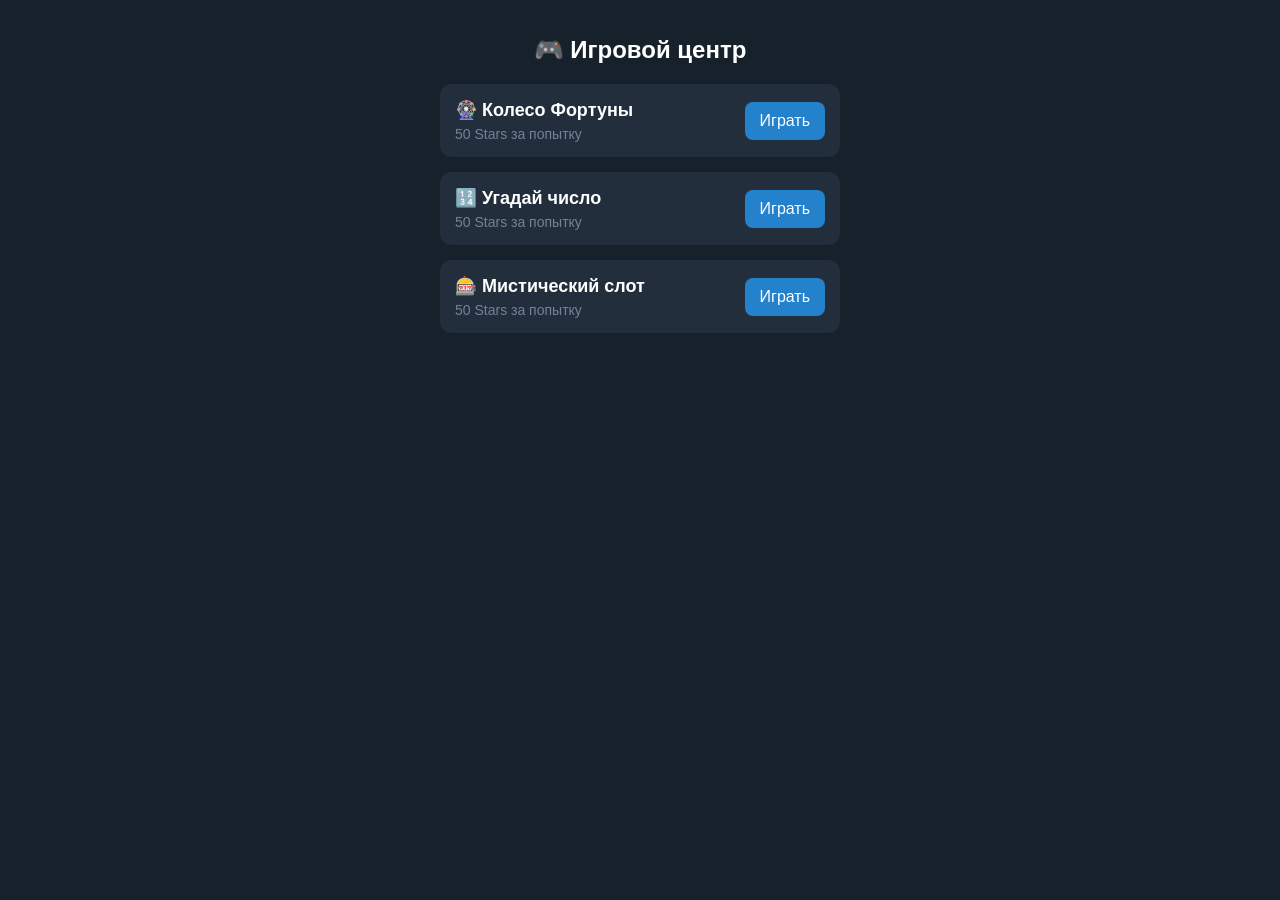
==== index.html @ 6498e50e "Create index.html" ====
<!DOCTYPE html>
<html lang="ru">
<head>
    <meta charset="UTF-8">
    <meta name="viewport" content="width=device-width, initial-scale=1.0, maximum-scale=1.0, user-scalable=no">
    <title>Игровой центр</title>
    <script src="https://telegram.org/js/telegram-web-app.js"></script>
    <style>
        body {
            font-family: -apple-system, BlinkMacSystemFont, "Segoe UI", Roboto, Helvetica, Arial, sans-serif;
            background-color: var(--tg-theme-bg-color, #17212b);
            color: var(--tg-theme-text-color, #ffffff);
            margin: 0;
            padding: 20px;
            display: flex;
            flex-direction: column;
            align-items: center;
        }
        h1 { font-size: 24px; margin-bottom: 20px; }
        .game-card {
            background-color: var(--tg-theme-secondary-bg-color, #232e3c);
            border-radius: 12px;
            padding: 15px;
            margin-bottom: 15px;
            width: 100%;
            max-width: 400px;
            display: flex;
            align-items: center;
            justify-content: space-between;
            box-sizing: border-box;
        }
        .game-info { display: flex; flex-direction: column; }
        .game-title { font-size: 18px; font-weight: bold; margin-bottom: 5px; }
        .game-price { font-size: 14px; color: var(--tg-theme-hint-color, #708499); }
        .play-btn {
            background-color: var(--tg-theme-button-color, #2481cc);
            color: var(--tg-theme-button-text-color, #ffffff);
            border: none;
            padding: 10px 15px;
            border-radius: 8px;
            font-size: 16px;
            cursor: pointer;
        }
        .play-btn:active { opacity: 0.8; }
    </style>
</head>
<body>
    <h1>🎮 Игровой центр</h1>
    
    <div class="game-card">
        <div class="game-info">
            <div class="game-title">🎡 Колесо Фортуны</div>
            <div class="game-price">50 Stars за попытку</div>
        </div>
        <button class="play-btn" onclick="playGame('wheel')">Играть</button>
    </div>

    <div class="game-card">
        <div class="game-info">
            <div class="game-title">🔢 Угадай число</div>
            <div class="game-price">50 Stars за попытку</div>
        </div>
        <button class="play-btn" onclick="playGame('number')">Играть</button>
    </div>

    <div class="game-card">
        <div class="game-info">
            <div class="game-title">🎰 Мистический слот</div>
            <div class="game-price">50 Stars за попытку</div>
        </div>
        <button class="play-btn" onclick="playGame('slot')">Играть</button>
    </div>

    <script>
        const tg = window.Telegram.WebApp;
        tg.expand(); // Разворачиваем на весь экран

        function playGame(gameType) {
            // Здесь в будущем будет логика оплаты и запуска игры
            // Пока просто выводим сообщение
            tg.showAlert(`Вы выбрали игру: ${gameType}. \nСейчас здесь появится логика оплаты.`);
            
            // Пример того, как отправить данные в бота после игры:
            // tg.sendData(JSON.stringify({ game: gameType, result: "win" }));
            // tg.close();
        }
    </script>
</body>
</html>
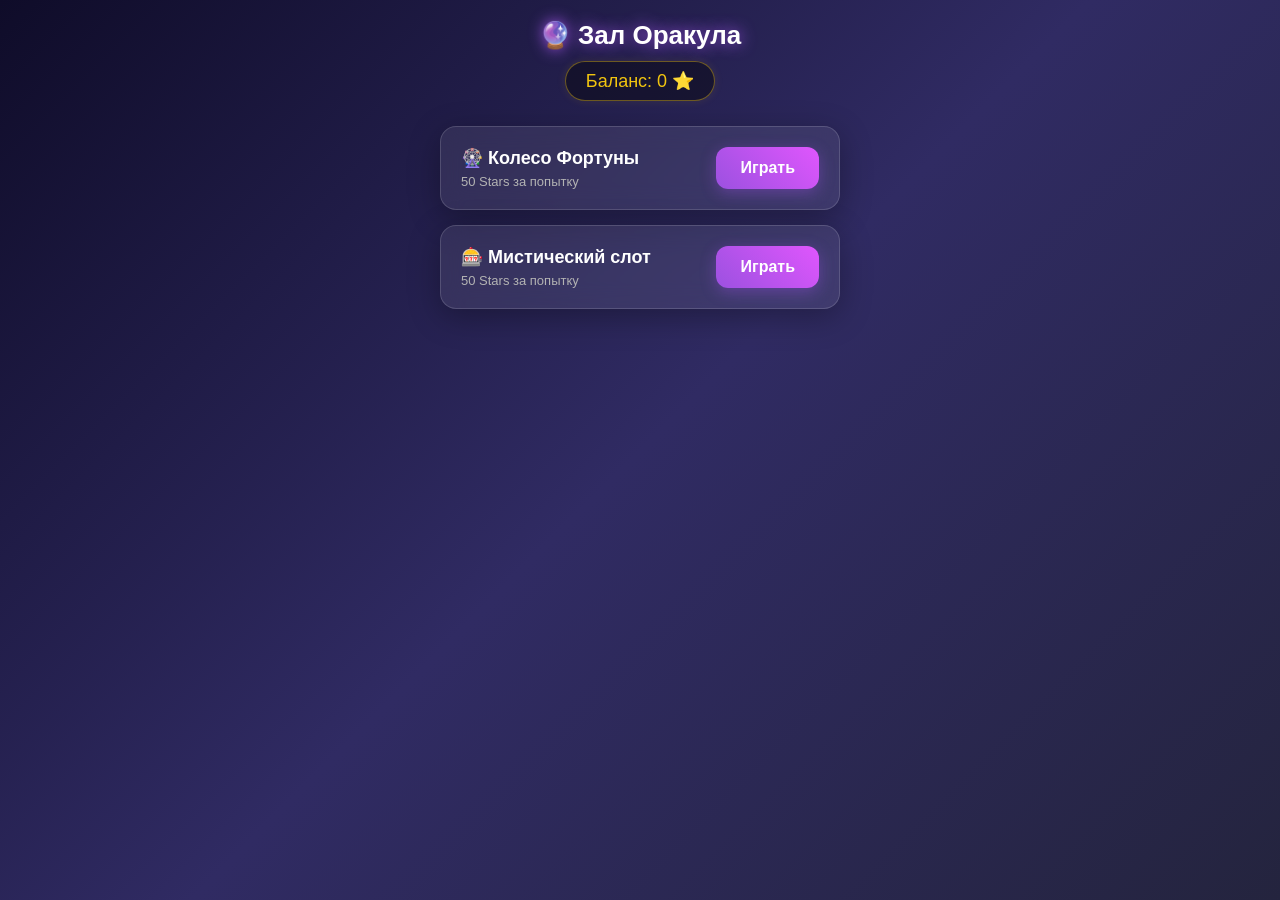
==== commit 3b85b8f7: "Update index.html" ====
--- a/index.html
+++ b/index.html
@@ -3,24 +3,54 @@
 <head>
     <meta charset="UTF-8">
     <meta name="viewport" content="width=device-width, initial-scale=1.0, maximum-scale=1.0, user-scalable=no">
-    <title>Игровой центр</title>
+    <title>Мистический Игровой Центр</title>
     <script src="https://telegram.org/js/telegram-web-app.js"></script>
     <style>
+        :root {
+            --bg-color: #0f0c29;
+            --card-bg: rgba(255, 255, 255, 0.08);
+            --accent: #9b51e0;
+            --text-main: #ffffff;
+            --text-sub: #b3b3b3;
+            --win-color: #f1c40f; /* Золотой для джекпота */
+            --lose-color: #e74c3c;
+            --return-color: #3498db;
+        }
+
         body {
             font-family: -apple-system, BlinkMacSystemFont, "Segoe UI", Roboto, Helvetica, Arial, sans-serif;
-            background-color: var(--tg-theme-bg-color, #17212b);
-            color: var(--tg-theme-text-color, #ffffff);
+            background: linear-gradient(135deg, #0f0c29, #302b63, #24243e);
+            color: var(--text-main);
             margin: 0;
             padding: 20px;
             display: flex;
             flex-direction: column;
             align-items: center;
-        }
-        h1 { font-size: 24px; margin-bottom: 20px; }
+            min-height: 100vh;
+            box-sizing: border-box;
+        }
+
+        .header { text-align: center; margin-bottom: 25px; }
+        .header h1 { font-size: 26px; margin: 0 0 10px 0; text-shadow: 0 0 15px var(--accent); }
+        
+        .balance {
+            font-size: 18px;
+            color: #f1c40f;
+            background: rgba(0,0,0,0.4);
+            padding: 8px 20px;
+            border-radius: 20px;
+            display: inline-block;
+            border: 1px solid rgba(241, 196, 15, 0.4);
+            box-shadow: 0 0 10px rgba(241, 196, 15, 0.1);
+        }
+
         .game-card {
-            background-color: var(--tg-theme-secondary-bg-color, #232e3c);
-            border-radius: 12px;
-            padding: 15px;
+            background: var(--card-bg);
+            backdrop-filter: blur(12px);
+            -webkit-backdrop-filter: blur(12px);
+            border: 1px solid rgba(255,255,255,0.15);
+            border-radius: 16px;
+            padding: 20px;
             margin-bottom: 15px;
             width: 100%;
             max-width: 400px;
@@ -28,61 +58,184 @@
             align-items: center;
             justify-content: space-between;
             box-sizing: border-box;
-        }
+            transition: transform 0.2s;
+            box-shadow: 0 8px 32px 0 rgba(0, 0, 0, 0.3);
+        }
+
+        .game-card:active { transform: scale(0.97); }
+
         .game-info { display: flex; flex-direction: column; }
         .game-title { font-size: 18px; font-weight: bold; margin-bottom: 5px; }
-        .game-price { font-size: 14px; color: var(--tg-theme-hint-color, #708499); }
+        .game-price { font-size: 13px; color: var(--text-sub); }
+
         .play-btn {
-            background-color: var(--tg-theme-button-color, #2481cc);
-            color: var(--tg-theme-button-text-color, #ffffff);
+            background: linear-gradient(45deg, #9b51e0, #e056fd);
+            color: white;
             border: none;
-            padding: 10px 15px;
-            border-radius: 8px;
+            padding: 12px 24px;
+            border-radius: 12px;
+            font-size: 16px;
+            font-weight: bold;
+            cursor: pointer;
+            box-shadow: 0 4px 15px rgba(155, 81, 224, 0.4);
+            transition: opacity 0.2s;
+        }
+
+        /* Модальное окно игры */
+        .overlay {
+            position: fixed;
+            top: 0; left: 0; right: 0; bottom: 0;
+            background: rgba(10, 10, 20, 0.95);
+            display: none;
+            flex-direction: column;
+            align-items: center;
+            justify-content: center;
+            z-index: 1000;
+            padding: 20px;
+            text-align: center;
+        }
+
+        .game-visual {
+            font-size: 90px;
+            margin-bottom: 20px;
+            transition: transform 2.5s cubic-bezier(0.25, 0.1, 0.25, 1);
+        }
+
+        .result-text {
+            font-size: 22px;
+            font-weight: bold;
+            margin-bottom: 30px;
+            opacity: 0;
+            transition: opacity 0.5s;
+            padding: 0 20px;
+            line-height: 1.4;
+        }
+
+        .result-win { color: var(--win-color); text-shadow: 0 0 20px var(--win-color); }
+        .result-lose { color: var(--lose-color); }
+        .result-return { color: var(--return-color); }
+
+        .close-overlay-btn {
+            background: rgba(255,255,255,0.1);
+            color: white;
+            border: 1px solid rgba(255,255,255,0.2);
+            padding: 14px 40px;
+            border-radius: 12px;
             font-size: 16px;
             cursor: pointer;
-        }
-        .play-btn:active { opacity: 0.8; }
+            transition: background 0.2s;
+        }
+        .close-overlay-btn:active { background: rgba(255,255,255,0.2); }
     </style>
 </head>
 <body>
-    <h1>🎮 Игровой центр</h1>
-    
-    <div class="game-card">
+
+    <div class="header">
+        <h1>🔮 Зал Оракула</h1>
+        <div class="balance">Баланс: <span id="balance-val">0</span> ⭐</div>
+    </div>
+
+    <div class="game-card" onclick="startGame('wheel', 50)">
         <div class="game-info">
             <div class="game-title">🎡 Колесо Фортуны</div>
             <div class="game-price">50 Stars за попытку</div>
         </div>
-        <button class="play-btn" onclick="playGame('wheel')">Играть</button>
-    </div>
-
-    <div class="game-card">
-        <div class="game-info">
-            <div class="game-title">🔢 Угадай число</div>
-            <div class="game-price">50 Stars за попытку</div>
-        </div>
-        <button class="play-btn" onclick="playGame('number')">Играть</button>
-    </div>
-
-    <div class="game-card">
+        <button class="play-btn">Играть</button>
+    </div>
+
+    <div class="game-card" onclick="startGame('slot', 50)">
         <div class="game-info">
             <div class="game-title">🎰 Мистический слот</div>
             <div class="game-price">50 Stars за попытку</div>
         </div>
-        <button class="play-btn" onclick="playGame('slot')">Играть</button>
+        <button class="play-btn">Играть</button>
+    </div>
+
+    <!-- Оверлей для игры -->
+    <div class="overlay" id="game-overlay">
+        <div class="game-visual" id="game-icon">🎡</div>
+        <div class="result-text" id="result-text"></div>
+        <button class="close-overlay-btn" id="close-btn" onclick="closeGame()" style="display: none;">Забрать и закрыть</button>
     </div>
 
     <script>
         const tg = window.Telegram.WebApp;
-        tg.expand(); // Разворачиваем на весь экран
-
-        function playGame(gameType) {
-            // Здесь в будущем будет логика оплаты и запуска игры
-            // Пока просто выводим сообщение
-            tg.showAlert(`Вы выбрали игру: ${gameType}. \nСейчас здесь появится логика оплаты.`);
-            
-            // Пример того, как отправить данные в бота после игры:
-            // tg.sendData(JSON.stringify({ game: gameType, result: "win" }));
-            // tg.close();
+        tg.expand(); 
+        
+        // Тестовый баланс. В реальном проекте запрашивается с сервера (из базы данных).
+        let userBalance = 100; 
+        document.getElementById('balance-val').innerText = userBalance;
+
+        function startGame(gameType, cost) {
+            if (userBalance < cost) {
+                tg.showAlert("Недостаточно средств! В реальном боте здесь будет кнопка пополнения.");
+                return;
+            }
+
+            // Блокируем кнопку закрытия на время игры
+            document.getElementById('close-btn').style.display = 'none';
+            
+            const overlay = document.getElementById('game-overlay');
+            const icon = document.getElementById('game-icon');
+            const resultText = document.getElementById('result-text');
+            
+            overlay.style.display = 'flex';
+            resultText.style.opacity = 0;
+            resultText.className = 'result-text';
+            
+            if (gameType === 'wheel') icon.innerText = '🎡';
+            if (gameType === 'slot') icon.innerText = '🎰';
+            
+            icon.style.transform = 'rotate(0deg)';
+            
+            // Списываем ставку
+            userBalance -= cost;
+            document.getElementById('balance-val').innerText = userBalance;
+
+            // Анимация
+            setTimeout(() => {
+                if (gameType === 'wheel') icon.style.transform = 'rotate(1080deg)'; 
+                else icon.style.transform = 'scale(1.5)';
+            }, 50);
+
+            // Результат через 2.5 секунды
+            setTimeout(() => {
+                const chance = Math.random(); 
+                let resultMessage = "";
+                let resultClass = "";
+                
+                if (chance < 0.05) {
+                    // 5% - ДЖЕКПОТ (выплата 75)
+                    userBalance += 75;
+                    resultMessage = "🎉 НЕВЕРОЯТНО! ДЖЕКПОТ!\nВы забрали 75 ⭐";
+                    resultClass = "result-win";
+                    icon.innerText = "💎";
+                } else if (chance < 0.20) {
+                    // 15% - ПОЧТИ ВЫИГРЫШ (выплата 25)
+                    userBalance += 25;
+                    resultMessage = "✨ Почти получилось!\nВозврат 25 ⭐";
+                    resultClass = "result-return";
+                    icon.innerText = "🌟";
+                } else {
+                    // 80% - ПРОИГРЫШ (0)
+                    resultMessage = "💀 Судьба сегодня не на твоей стороне.\nПовезет в следующий раз.";
+                    resultClass = "result-lose";
+                    icon.innerText = "💀";
+                }
+
+                document.getElementById('balance-val').innerText = userBalance;
+                resultText.innerText = resultMessage;
+                resultText.classList.add(resultClass);
+                resultText.style.opacity = 1;
+                
+                // Показываем кнопку закрытия
+                document.getElementById('close-btn').style.display = 'block';
+
+            }, 2500); 
+        }
+
+        function closeGame() {
+            document.getElementById('game-overlay').style.display = 'none';
         }
     </script>
 </body>
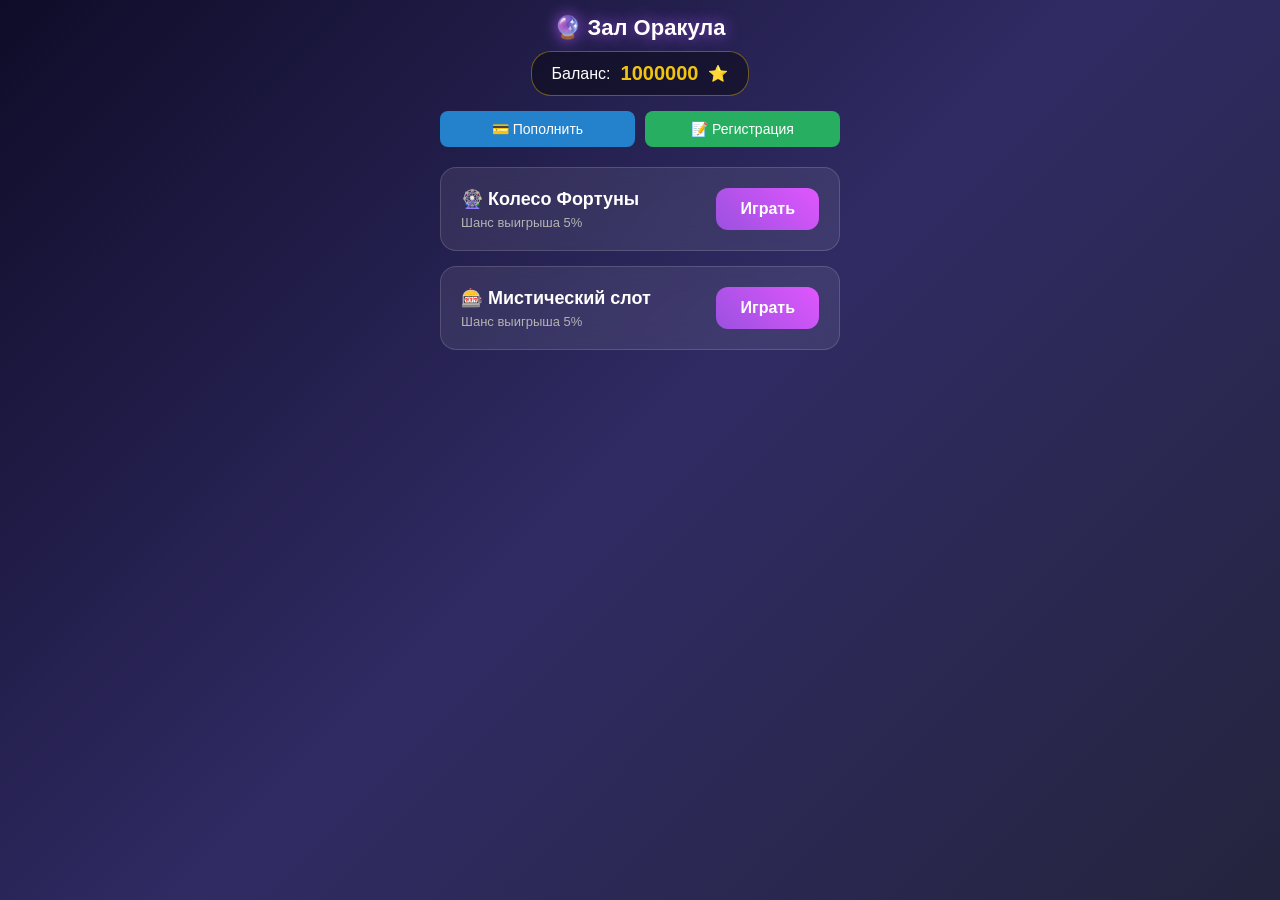
==== commit 0887bf99: "Update index.html" ====
--- a/index.html
+++ b/index.html
@@ -12,17 +12,18 @@
             --accent: #9b51e0;
             --text-main: #ffffff;
             --text-sub: #b3b3b3;
-            --win-color: #f1c40f; /* Золотой для джекпота */
+            --win-color: #f1c40f;
             --lose-color: #e74c3c;
             --return-color: #3498db;
+            --tg-btn: #2481cc;
         }
 
         body {
-            font-family: -apple-system, BlinkMacSystemFont, "Segoe UI", Roboto, Helvetica, Arial, sans-serif;
+            font-family: -apple-system, BlinkMacSystemFont, "Segoe UI", Roboto, sans-serif;
             background: linear-gradient(135deg, #0f0c29, #302b63, #24243e);
             color: var(--text-main);
             margin: 0;
-            padding: 20px;
+            padding: 15px;
             display: flex;
             flex-direction: column;
             align-items: center;
@@ -30,24 +31,49 @@
             box-sizing: border-box;
         }
 
-        .header { text-align: center; margin-bottom: 25px; }
-        .header h1 { font-size: 26px; margin: 0 0 10px 0; text-shadow: 0 0 15px var(--accent); }
-        
-        .balance {
-            font-size: 18px;
-            color: #f1c40f;
+        .header { text-align: center; margin-bottom: 15px; width: 100%; }
+        .header h1 { font-size: 22px; margin: 0 0 10px 0; text-shadow: 0 0 15px var(--accent); }
+        
+        .balance-box {
             background: rgba(0,0,0,0.4);
-            padding: 8px 20px;
+            padding: 10px 20px;
             border-radius: 20px;
-            display: inline-block;
+            display: inline-flex;
+            align-items: center;
+            gap: 10px;
             border: 1px solid rgba(241, 196, 15, 0.4);
-            box-shadow: 0 0 10px rgba(241, 196, 15, 0.1);
-        }
-
+        }
+        
+        .balance-box .amount { font-size: 20px; color: #f1c40f; font-weight: bold; }
+
+        /* Кнопки управления */
+        .controls {
+            display: flex;
+            gap: 10px;
+            width: 100%;
+            max-width: 400px;
+            margin-bottom: 20px;
+        }
+        
+        .ctrl-btn {
+            flex: 1;
+            background: var(--tg-btn);
+            color: white;
+            border: none;
+            padding: 10px;
+            border-radius: 8px;
+            font-size: 14px;
+            cursor: pointer;
+            display: flex;
+            justify-content: center;
+            align-items: center;
+            gap: 5px;
+        }
+        .ctrl-btn.reg { background: #27ae60; }
+        
         .game-card {
             background: var(--card-bg);
             backdrop-filter: blur(12px);
-            -webkit-backdrop-filter: blur(12px);
             border: 1px solid rgba(255,255,255,0.15);
             border-radius: 16px;
             padding: 20px;
@@ -59,10 +85,7 @@
             justify-content: space-between;
             box-sizing: border-box;
             transition: transform 0.2s;
-            box-shadow: 0 8px 32px 0 rgba(0, 0, 0, 0.3);
-        }
-
-        .game-card:active { transform: scale(0.97); }
+        }
 
         .game-info { display: flex; flex-direction: column; }
         .game-title { font-size: 18px; font-weight: bold; margin-bottom: 5px; }
@@ -77,11 +100,9 @@
             font-size: 16px;
             font-weight: bold;
             cursor: pointer;
-            box-shadow: 0 4px 15px rgba(155, 81, 224, 0.4);
-            transition: opacity 0.2s;
-        }
-
-        /* Модальное окно игры */
+        }
+
+        /* Модальные окна */
         .overlay {
             position: fixed;
             top: 0; left: 0; right: 0; bottom: 0;
@@ -95,147 +116,325 @@
             text-align: center;
         }
 
-        .game-visual {
-            font-size: 90px;
-            margin-bottom: 20px;
-            transition: transform 2.5s cubic-bezier(0.25, 0.1, 0.25, 1);
+        .bet-input {
+            width: 80%; max-width: 300px;
+            padding: 15px; font-size: 24px;
+            text-align: center;
+            background: rgba(255,255,255,0.1);
+            border: 2px solid var(--accent);
+            border-radius: 12px;
+            color: white; margin: 15px 0; outline: none;
+        }
+
+        .action-btn {
+            background: linear-gradient(45deg, var(--accent), #e056fd);
+            color: white; border: none;
+            padding: 15px 40px; border-radius: 12px;
+            font-size: 18px; font-weight: bold; cursor: pointer;
+            width: 80%; max-width: 300px; margin-bottom: 10px;
+        }
+
+        .close-btn {
+            background: rgba(255,255,255,0.1);
+            color: white; border: 1px solid rgba(255,255,255,0.2);
+            padding: 12px 30px; border-radius: 10px;
+            font-size: 16px; cursor: pointer;
+            width: 80%; max-width: 300px;
+        }
+
+        /* Анимации игр */
+        .game-area { display: none; flex-direction: column; align-items: center; width: 100%; }
+
+        .wheel-container {
+            width: 200px; height: 200px; border-radius: 50%;
+            border: 5px solid var(--accent);
+            background: conic-gradient(#e74c3c 0deg 72deg, #f1c40f 72deg 144deg, #2ecc71 144deg 216deg, #9b51e0 216deg 288deg, #3498db 288deg 360deg);
+            position: relative; margin-bottom: 30px;
+            transition: transform 3s cubic-bezier(0.2, 0.8, 0.2, 1);
+        }
+        
+        .wheel-center {
+            position: absolute; top: 50%; left: 50%;
+            transform: translate(-50%, -50%);
+            width: 40px; height: 40px;
+            background: #0f0c29; border-radius: 50%;
+            border: 3px solid var(--accent);
+        }
+
+        .wheel-pointer {
+            position: absolute; top: -15px; left: 50%;
+            transform: translateX(-50%);
+            font-size: 30px; color: white;
+            text-shadow: 0 2px 5px rgba(0,0,0,0.5); z-index: 10;
+        }
+
+        .slots-container { display: flex; gap: 10px; margin-bottom: 30px; }
+        .slot-reel {
+            width: 70px; height: 90px;
+            background: rgba(0,0,0,0.5);
+            border: 3px solid var(--accent); border-radius: 10px;
+            font-size: 50px; display: flex;
+            align-items: center; justify-content: center;
+            overflow: hidden;
         }
 
         .result-text {
-            font-size: 22px;
-            font-weight: bold;
-            margin-bottom: 30px;
-            opacity: 0;
-            transition: opacity 0.5s;
-            padding: 0 20px;
-            line-height: 1.4;
-        }
-
+            font-size: 22px; font-weight: bold; margin-bottom: 20px;
+            opacity: 0; transition: opacity 0.5s;
+        }
         .result-win { color: var(--win-color); text-shadow: 0 0 20px var(--win-color); }
         .result-lose { color: var(--lose-color); }
         .result-return { color: var(--return-color); }
-
-        .close-overlay-btn {
-            background: rgba(255,255,255,0.1);
-            color: white;
-            border: 1px solid rgba(255,255,255,0.2);
-            padding: 14px 40px;
-            border-radius: 12px;
-            font-size: 16px;
-            cursor: pointer;
-            transition: background 0.2s;
-        }
-        .close-overlay-btn:active { background: rgba(255,255,255,0.2); }
+        
+        .reg-form input {
+            width: 80%; max-width: 300px; padding: 12px;
+            margin-bottom: 10px; border-radius: 8px;
+            border: 1px solid #ccc; background: rgba(255,255,255,0.9);
+        }
     </style>
 </head>
 <body>
 
     <div class="header">
         <h1>🔮 Зал Оракула</h1>
-        <div class="balance">Баланс: <span id="balance-val">0</span> ⭐</div>
-    </div>
-
-    <div class="game-card" onclick="startGame('wheel', 50)">
+        <div class="balance-box">
+            Баланс: <span class="amount" id="balance-val">1000000</span> ⭐
+        </div>
+    </div>
+
+    <div class="controls">
+        <button class="ctrl-btn" onclick="openDeposit()">💳 Пополнить</ <button>
+        <button class="ctrl-btn reg" onclick="openRegistration()">📝 Регистрация</button>
+    </div>
+
+    <div class="game-card" onclick="openBetScreen('wheel')">
         <div class="game-info">
             <div class="game-title">🎡 Колесо Фортуны</div>
-            <div class="game-price">50 Stars за попытку</div>
+            <div class="game-price">Шанс выигрыша 5%</div>
         </div>
         <button class="play-btn">Играть</button>
     </div>
 
-    <div class="game-card" onclick="startGame('slot', 50)">
+    <div class="game-card" onclick="openBetScreen('slot')">
         <div class="game-info">
             <div class="game-title">🎰 Мистический слот</div>
-            <div class="game-price">50 Stars за попытку</div>
+            <div class="game-price">Шанс выигрыша 5%</div>
         </div>
         <button class="play-btn">Играть</button>
     </div>
 
-    <!-- Оверлей для игры -->
+    <!-- Экран Регистрации -->
+    <div class="overlay" id="reg-overlay">
+        <h2>Регистрация профиля</h2>
+       p style="color: var(--text-sub); font-size: 14px;">Введите ваши данные для сохранения прогресса</p>
+        <div class="reg-form">
+            <input type="text" id="reg-name" placeholder="Ваше имя">
+            <input type="email" id="reg-email" placeholder="Email">
+            <button class="action-btn" onclick="doRegister()">Создать профиль</button>
+        </div>
+        <button class="close-btn" onclick="closeOverlay('reg-overlay')">Отмена</button>
+    </div>
+
+    <!-- Экран Пополнения -->
+    <div class="overlay" id="deposit-overlay">
+        <h2>Пополнение баланса</h2>
+        <p style="color: var(--text-sub); font-size: 14px; margin-bottom: 20px;">
+            (Здесь будет происходить реальная оплата через Telegram Stars)<br>
+            Для теста нажмите кнопку ниже.
+        </p>
+        <button class="action-btn" onclick="simulatePayment()">Купить 50 Stars</button>
+        <button class="close-btn" onclick="closeOverlay('deposit-overlay')">Отмена</button>
+    </div>
+
+    <!-- Экран ставки -->
+    <div class="overlay" id="bet-overlay">
+        <h2 style="margin-bottom: 5px;">Ставка</h2>
+        <p style="color: var(--text-sub); margin-top: 0; margin-bottom: 15px;">Введите сумму от 5 до 10000</p>
+        <input type="number" id="bet-input" class="bet-input" value="50" min="5" max="10000">
+        <button class="action-btn" onclick="startGame()">Крутить!</button>
+        <button class="close-btn" onclick="closeOverlay('bet-overlay')">Отмена</button>
+    </div>
+
+    <!-- Игровое поле -->
     <div class="overlay" id="game-overlay">
-        <div class="game-visual" id="game-icon">🎡</div>
+        <div class="game-area" id="area-wheel">
+            <div class="wheel-container" id="wheel">
+                <div class="wheel-pointer">▼</div>
+                <div class="wheel-center"></div>
+            </div>
+        </div>
+
+        <div class="game-area" id="area-slot">
+            <div class="slots-container">
+                <div class="slot-reel" id="reel1">🍒</div>
+                <div class="slot-reel" id="reel2">🍋</div>
+                <div class="slot-reel" id="reel3">💎</div>
+            </div>
+        </div>
+
         <div class="result-text" id="result-text"></div>
-        <button class="close-overlay-btn" id="close-btn" onclick="closeGame()" style="display: none;">Забрать и закрыть</button>
+        <button class="close-btn" id="game-close-btn" style="display: none;" onclick="closeOverlay('game-overlay')">Забрать и закрыть</button>
     </div>
 
     <script>
         const tg = window.Telegram.WebApp;
         tg.expand(); 
         
-        // Тестовый баланс. В реальном проекте запрашивается с сервера (из базы данных).
-        let userBalance = 100; 
+        // СТАРТОВЫЙ ТЕСТОВЫЙ БАЛАНС - 1 МИЛЛИОН
+        let userBalance = 1000000; 
+        let currentGame = '';
+        let currentBet = 0;
+        
         document.getElementById('balance-val').innerText = userBalance;
 
-        function startGame(gameType, cost) {
-            if (userBalance < cost) {
-                tg.showAlert("Недостаточно средств! В реальном боте здесь будет кнопка пополнения.");
+        function updateBalanceUI() {
+            document.getElementById('balance-val').innerText = userBalance;
+        }
+
+        function openBetScreen(game) {
+            currentGame = game;
+            document.getElementById('bet-overlay').style.display = 'flex';
+            document.getElementById('bet-input').value = 50;
+        }
+
+        function closeOverlay(id) {
+            document.getElementById(id).style.display = 'none';
+        }
+
+        // --- Логика пополнения ---
+        function openDeposit() {
+            document.getElementById('deposit-overlay').style.display = 'flex';
+        }
+
+        function simulatePayment() {
+            // В реальности здесь будет вызов: tg.openInvoice('ссылка_на_счет')
+            userBalance += 50;
+            updateBalanceUI();
+            closeOverlay('deposit-overlay');
+            tg.showAlert("✅ Тестовая оплата прошла! Баланс пополнен на 50 Stars.");
+        }
+
+        // --- Логика регистрации ---
+        function openRegistration() {
+            document.getElementById('reg-overlay').style.display = 'flex';
+        }
+
+        function doRegister() {
+            const name = document.getElementById('reg-name').value;
+            if(!name) {
+                tg.showAlert("Введите имя!");
                 return;
             }
-
-            // Блокируем кнопку закрытия на время игры
-            document.getElementById('close-btn').style.display = 'none';
-            
-            const overlay = document.getElementById('game-overlay');
-            const icon = document.getElementById('game-icon');
+            // В реальности здесь будет отправка данных на сервер (tg.sendData)
+            closeOverlay('reg-overlay');
+            tg.showAlert(`👋 Привет, ${name}! Профиль успешно создан.`);
+        }
+
+        // --- Логика игры ---
+        function startGame() {
+            const betValue = parseInt(document.getElementById('bet-input').value);
+            
+            if (isNaN(betValue) || betValue < 5 || betValue > 10000) {
+                tg.showAlert("Введите сумму от 5 до 10000!");
+                return;
+            }
+            if (betValue > userBalance) {
+                tg.showAlert("Недостаточно средств! Пополните баланс.");
+                return;
+            }
+
+            currentBet = betValue;
+            userBalance -= currentBet;
+            updateBalanceUI();
+            
+            document.getElementById('bet-overlay').style.display = 'none';
+            document.getElementById('game-overlay').style.display = 'flex';
+            document.getElementById('game-close-btn').style.display = 'none';
+            
             const resultText = document.getElementById('result-text');
-            
-            overlay.style.display = 'flex';
             resultText.style.opacity = 0;
             resultText.className = 'result-text';
-            
-            if (gameType === 'wheel') icon.innerText = '🎡';
-            if (gameType === 'slot') icon.innerText = '🎰';
-            
-            icon.style.transform = 'rotate(0deg)';
-            
-            // Списываем ставку
-            userBalance -= cost;
-            document.getElementById('balance-val').innerText = userBalance;
-
-            // Анимация
+
+            if (currentGame === 'wheel') {
+                playWheel();
+            } else {
+                playSlots();
+            }
+        }
+
+        function playWheel() {
+            document.getElementById('area-wheel').style.display = 'flex';
+            document.getElementById('area-slot').style.display = 'none';
+            
+            const wheel = document.getElementById('wheel');
+            const randomDeg = (Math.floor(Math.random() * 360) + 1440); 
+            wheel.style.transform = `rotate(${randomDeg}deg)`;
+
             setTimeout(() => {
-                if (gameType === 'wheel') icon.style.transform = 'rotate(1080deg)'; 
-                else icon.style.transform = 'scale(1.5)';
-            }, 50);
-
-            // Результат через 2.5 секунды
-            setTimeout(() => {
-                const chance = Math.random(); 
-                let resultMessage = "";
-                let resultClass = "";
+                showResult();
+            }, 3000);
+        }
+
+        function playSlots() {
+            document.getElementById('area-wheel').style.display = 'none';
+            document.getElementById('area-slot').style.display = 'flex';
+            
+            const reels = [document.getElementById('reel1'), document.getElementById('reel2'), document.getElementById('reel3')];
+            const emojis = ['🍒', '🍋', '💎', '🔔', '💀'];
+            
+            let spinCount = 0;
+            const spinInterval = setInterval(() => {
+                reels.forEach(reel => {
+                    reel.innerText = emojis[Math.floor(Math.random() * emojis.length)];
+                });
+                spinCount++;
                 
+                if (spinCount > 15) {
+                    clearInterval(spinInterval);
+                    showResult();
+                }
+            }, 100);
+        }
+
+        function showResult() {
+            const chance = Math.random(); 
+            let resultMessage = "";
+            let resultClass = "";
+            let winAmount = 0;
+            
+            if (chance < 0.05) {
+                winAmount = Math.floor(currentBet * 1.5);
+                userBalance += winAmount;
+                resultMessage = `🎉 ДЖЕКПОТ! Вы выиграли ${winAmount} ⭐`;
+                resultClass = "result-win";
+            } else if (chance < 0.20) {
+                winAmount = Math.floor(currentBet * 0.5);
+                userBalance += winAmount;
+                resultMessage = `✨ Возврат половины: ${winAmount} ⭐`;
+                resultClass = "result-return";
+            } else {
+                resultMessage = "💀 Увы, вы проиграли ставку.";
+                resultClass = "result-lose";
+            }
+
+            if (currentGame === 'slot') {
+                const reels = [document.getElementById('reel1'), document.getElementById('reel2'), document.getElementById('reel3')];
                 if (chance < 0.05) {
-                    // 5% - ДЖЕКПОТ (выплата 75)
-                    userBalance += 75;
-                    resultMessage = "🎉 НЕВЕРОЯТНО! ДЖЕКПОТ!\nВы забрали 75 ⭐";
-                    resultClass = "result-win";
-                    icon.innerText = "💎";
+                    reels.forEach(r => r.innerText = '💎');
                 } else if (chance < 0.20) {
-                    // 15% - ПОЧТИ ВЫИГРЫШ (выплата 25)
-                    userBalance += 25;
-                    resultMessage = "✨ Почти получилось!\nВозврат 25 ⭐";
-                    resultClass = "result-return";
-                    icon.innerText = "🌟";
+                    reels[0].innerText = '🍋'; reels[1].innerText = '🍋'; reels[2].innerText = '💀';
                 } else {
-                    // 80% - ПРОИГРЫШ (0)
-                    resultMessage = "💀 Судьба сегодня не на твоей стороне.\nПовезет в следующий раз.";
-                    resultClass = "result-lose";
-                    icon.innerText = "💀";
+                    reels[0].innerText = '💀'; reels[1].innerText = '🍒'; reels[2].innerText = '🔔';
                 }
-
-                document.getElementById('balance-val').innerText = userBalance;
-                resultText.innerText = resultMessage;
-                resultText.classList.add(resultClass);
-                resultText.style.opacity = 1;
-                
-                // Показываем кнопку закрытия
-                document.getElementById('close-btn').style.display = 'block';
-
-            }, 2500); 
-        }
-
-        function closeGame() {
-            document.getElementById('game-overlay').style.display = 'none';
+            }
+
+            updateBalanceUI();
+            const resultText = document.getElementById('result-text');
+            resultText.innerText = resultMessage;
+            resultText.classList.add(resultClass);
+            resultText.style.opacity = 1;
+            
+            document.getElementById('game-close-btn').style.display = 'block';
         }
     </script>
 </body>
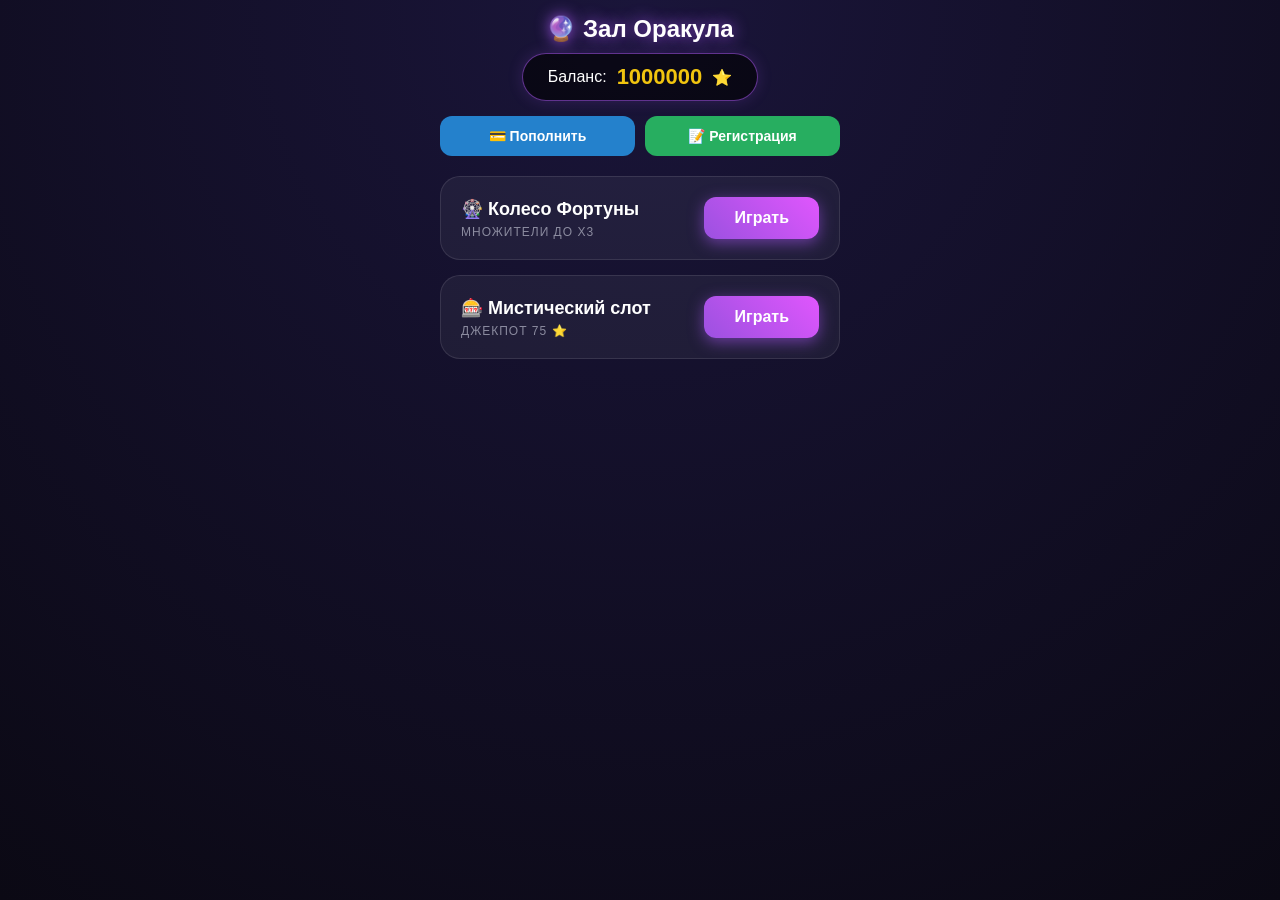
==== commit 5b05abc9: "Update index.html" ====
--- a/index.html
+++ b/index.html
@@ -7,21 +7,21 @@
     <script src="https://telegram.org/js/telegram-web-app.js"></script>
     <style>
         :root {
-            --bg-color: #0f0c29;
-            --card-bg: rgba(255, 255, 255, 0.08);
+            --bg: #0b0914;
+            --card-bg: rgba(255, 255, 255, 0.05);
             --accent: #9b51e0;
-            --text-main: #ffffff;
-            --text-sub: #b3b3b3;
-            --win-color: #f1c40f;
-            --lose-color: #e74c3c;
-            --return-color: #3498db;
-            --tg-btn: #2481cc;
+            --accent-glow: rgba(155, 81, 224, 0.6);
+            --text: #ffffff;
+            --sub: #8b8b9f;
+            --win: #f1c40f;
+            --lose: #e74c3c;
+            --gold: #ffd700;
         }
 
         body {
             font-family: -apple-system, BlinkMacSystemFont, "Segoe UI", Roboto, sans-serif;
-            background: linear-gradient(135deg, #0f0c29, #302b63, #24243e);
-            color: var(--text-main);
+            background: radial-gradient(circle at top, #1a153a, #0b0914);
+            color: var(--text);
             margin: 0;
             padding: 15px;
             display: flex;
@@ -29,167 +29,224 @@
             align-items: center;
             min-height: 100vh;
             box-sizing: border-box;
+            overflow-x: hidden;
         }
 
         .header { text-align: center; margin-bottom: 15px; width: 100%; }
-        .header h1 { font-size: 22px; margin: 0 0 10px 0; text-shadow: 0 0 15px var(--accent); }
+        .header h1 { font-size: 24px; margin: 0 0 10px 0; text-shadow: 0 0 15px var(--accent); }
         
         .balance-box {
-            background: rgba(0,0,0,0.4);
-            padding: 10px 20px;
-            border-radius: 20px;
+            background: rgba(0,0,0,0.6);
+            padding: 10px 25px;
+            border-radius: 25px;
             display: inline-flex;
             align-items: center;
             gap: 10px;
-            border: 1px solid rgba(241, 196, 15, 0.4);
-        }
-        
-        .balance-box .amount { font-size: 20px; color: #f1c40f; font-weight: bold; }
-
-        /* Кнопки управления */
-        .controls {
+            border: 1px solid var(--accent-glow);
+            box-shadow: 0 0 15px rgba(155, 81, 224, 0.2);
+        }
+        .balance-box .amount { font-size: 22px; color: var(--win); font-weight: 800; }
+
+        .controls { display: flex; gap: 10px; width: 100%; max-width: 400px; margin-bottom: 20px; }
+        .ctrl-btn {
+            flex: 1; background: #2481cc; color: white; border: none;
+            padding: 12px; border-radius: 12px; font-size: 14px; font-weight: bold;
+            cursor: pointer; display: flex; justify-content: center; align-items: center; gap: 5px;
+        }
+        .ctrl-btn.reg { background: #27ae60; }
+        
+        .game-card {
+            background: var(--card-bg); border: 1px solid rgba(255,255,255,0.1);
+            border-radius: 20px; padding: 20px; margin-bottom: 15px;
+            width: 100%; max-width: 400px;
+            display: flex; align-items: center; justify-content: space-between;
+            box-sizing: border-box; transition: transform 0.2s;
+        }
+        .game-title { font-size: 18px; font-weight: bold; margin-bottom: 5px; }
+        .game-price { font-size: 12px; color: var(--sub); text-transform: uppercase; letter-spacing: 1px; }
+        .play-btn {
+            background: linear-gradient(45deg, #9b51e0, #e056fd); color: white;
+            border: none; padding: 12px 30px; border-radius: 12px;
+            font-size: 16px; font-weight: bold; cursor: pointer;
+            box-shadow: 0 4px 15px var(--accent-glow);
+        }
+
+        /* --- ЭКРАНЫ --- */
+        .overlay {
+            position: fixed; top: 0; left: 0; right: 0; bottom: 0;
+            background: rgba(11, 9, 20, 0.98); display: none;
+            flex-direction: column; align-items: center; justify-content: center;
+            z-index: 1000; padding: 20px; text-align: center;
+        }
+
+        .bet-input {
+            width: 80%; max-width: 300px; padding: 15px; font-size: 26px;
+            text-align: center; background: rgba(255,255,255,0.05);
+            border: 2px solid var(--accent); border-radius: 15px;
+            color: white; margin: 15px 0; outline: none; font-weight: bold;
+        }
+
+        .action-btn {
+            background: linear-gradient(45deg, #9b51e0, #e056fd); color: white;
+            border: none; padding: 16px 40px; border-radius: 15px;
+            font-size: 18px; font-weight: bold; cursor: pointer;
+            width: 80%; max-width: 300px; margin-bottom: 10px;
+            box-shadow: 0 4px 15px var(--accent-glow);
+        }
+        .close-btn {
+            background: rgba(255,255,255,0.1); color: white; border: 1px solid rgba(255,255,255,0.2);
+            padding: 14px 30px; border-radius: 15px; font-size: 16px; cursor: pointer;
+            width: 80%; max-width: 300px;
+        }
+
+        .game-area { display: none; flex-direction: column; align-items: center; width: 100%; }
+
+        /* --- СЛОТЫ --- */
+        .slot-machine {
+            background: linear-gradient(to bottom, #1f1a3a, #120e24);
+            border: 4px solid #9b51e0;
+            border-radius: 20px;
+            padding: 20px;
+            box-shadow: 0 0 30px var(--accent-glow), inset 0 0 20px rgba(0,0,0,0.8);
+            position: relative;
+            margin-bottom: 20px;
+        }
+
+        .slot-reels {
             display: flex;
-            gap: 10px;
-            width: 100%;
-            max-width: 400px;
-            margin-bottom: 20px;
-        }
-        
-        .ctrl-btn {
-            flex: 1;
-            background: var(--tg-btn);
-            color: white;
-            border: none;
-            padding: 10px;
+            gap: 5px;
+            background: #000;
+            padding: 5px;
+            border-radius: 10px;
+            border: 2px solid #332b5a;
+            position: relative;
+            overflow: hidden;
+        }
+        
+        /* Линия посередине */
+        .payline {
+            position: absolute;
+            top: 50%;
+            left: 0;
+            right: 0;
+            height: 4px;
+            background: rgba(255, 215, 0, 0.6);
+            box-shadow: 0 0 10px var(--gold);
+            transform: translateY(-50%);
+            z-index: 10;
+            display: none;
+        }
+        .payline.active { display: block; }
+
+        .reel {
+            width: 80px;
+            height: 120px;
+            background: linear-gradient(to bottom, #222, #111);
             border-radius: 8px;
-            font-size: 14px;
-            cursor: pointer;
             display: flex;
-            justify-content: center;
+            flex-direction: column;
             align-items: center;
-            gap: 5px;
-        }
-        .ctrl-btn.reg { background: #27ae60; }
-        
-        .game-card {
-            background: var(--card-bg);
-            backdrop-filter: blur(12px);
-            border: 1px solid rgba(255,255,255,0.15);
-            border-radius: 16px;
-            padding: 20px;
-            margin-bottom: 15px;
-            width: 100%;
-            max-width: 400px;
+            justify-content: flex-start;
+            font-size: 50px;
+            overflow: hidden;
+            position: relative;
+        }
+        
+        .reel-item {
+            height: 120px;
             display: flex;
             align-items: center;
-            justify-content: space-between;
-            box-sizing: border-box;
-            transition: transform 0.2s;
-        }
-
-        .game-info { display: flex; flex-direction: column; }
-        .game-title { font-size: 18px; font-weight: bold; margin-bottom: 5px; }
-        .game-price { font-size: 13px; color: var(--text-sub); }
-
-        .play-btn {
-            background: linear-gradient(45deg, #9b51e0, #e056fd);
-            color: white;
-            border: none;
-            padding: 12px 24px;
-            border-radius: 12px;
-            font-size: 16px;
-            font-weight: bold;
-            cursor: pointer;
-        }
-
-        /* Модальные окна */
-        .overlay {
-            position: fixed;
-            top: 0; left: 0; right: 0; bottom: 0;
-            background: rgba(10, 10, 20, 0.95);
-            display: none;
-            flex-direction: column;
-            align-items: center;
             justify-content: center;
-            z-index: 1000;
-            padding: 20px;
-            text-align: center;
-        }
-
-        .bet-input {
-            width: 80%; max-width: 300px;
-            padding: 15px; font-size: 24px;
-            text-align: center;
-            background: rgba(255,255,255,0.1);
-            border: 2px solid var(--accent);
-            border-radius: 12px;
-            color: white; margin: 15px 0; outline: none;
-        }
-
-        .action-btn {
-            background: linear-gradient(45deg, var(--accent), #e056fd);
-            color: white; border: none;
-            padding: 15px 40px; border-radius: 12px;
-            font-size: 18px; font-weight: bold; cursor: pointer;
-            width: 80%; max-width: 300px; margin-bottom: 10px;
-        }
-
-        .close-btn {
-            background: rgba(255,255,255,0.1);
-            color: white; border: 1px solid rgba(255,255,255,0.2);
-            padding: 12px 30px; border-radius: 10px;
-            font-size: 16px; cursor: pointer;
-            width: 80%; max-width: 300px;
-        }
-
-        /* Анимации игр */
-        .game-area { display: none; flex-direction: column; align-items: center; width: 100%; }
-
+            width: 100%;
+            flex-shrink: 0;
+        }
+
+        .slot-spinning .reel-strip {
+            animation: spinReel 0.2s infinite linear;
+        }
+
+        @keyframes spinReel {
+            0% { transform: translateY(0); }
+            100% { transform: translateY(-120px); }
+        }
+
+        /* --- КОЛЕСО --- */
         .wheel-container {
-            width: 200px; height: 200px; border-radius: 50%;
-            border: 5px solid var(--accent);
-            background: conic-gradient(#e74c3c 0deg 72deg, #f1c40f 72deg 144deg, #2ecc71 144deg 216deg, #9b51e0 216deg 288deg, #3498db 288deg 360deg);
-            position: relative; margin-bottom: 30px;
-            transition: transform 3s cubic-bezier(0.2, 0.8, 0.2, 1);
-        }
-        
+            position: relative;
+            width: 280px;
+            height: 280px;
+            margin-bottom: 30px;
+        }
+        
+        .wheel-pointer {
+            position: absolute;
+            top: -20px; left: 50%;
+            transform: translateX(-50%);
+            font-size: 40px; color: var(--gold);
+            text-shadow: 0 0 15px var(--gold); z-index: 10;
+        }
+
+        .wheel {
+            width: 100%;
+            height: 100%;
+            border-radius: 50%;
+            border: 8px solid #2a1b41;
+            box-shadow: 0 0 30px var(--accent-glow), inset 0 0 20px rgba(0,0,0,0.8);
+            position: relative;
+            background: conic-gradient(
+                #e74c3c 0deg 45deg, 
+                #f1c40f 45deg 90deg, 
+                #2ecc71 90deg 135deg, 
+                #3498db 135deg 180deg, 
+                #9b51e0 180deg 225deg,
+                #e67e22 225deg 270deg,
+                #1abc9c 270deg 315deg,
+                #34495e 315deg 360deg
+            );
+            transition: transform 5s cubic-bezier(0.15, 0.9, 0.15, 1);
+            transform: rotate(0deg);
+        }
+
         .wheel-center {
             position: absolute; top: 50%; left: 50%;
             transform: translate(-50%, -50%);
-            width: 40px; height: 40px;
-            background: #0f0c29; border-radius: 50%;
-            border: 3px solid var(--accent);
-        }
-
-        .wheel-pointer {
-            position: absolute; top: -15px; left: 50%;
-            transform: translateX(-50%);
-            font-size: 30px; color: white;
-            text-shadow: 0 2px 5px rgba(0,0,0,0.5); z-index: 10;
-        }
-
-        .slots-container { display: flex; gap: 10px; margin-bottom: 30px; }
-        .slot-reel {
-            width: 70px; height: 90px;
-            background: rgba(0,0,0,0.5);
-            border: 3px solid var(--accent); border-radius: 10px;
-            font-size: 50px; display: flex;
-            align-items: center; justify-content: center;
-            overflow: hidden;
-        }
-
-        .result-text {
-            font-size: 22px; font-weight: bold; margin-bottom: 20px;
-            opacity: 0; transition: opacity 0.5s;
-        }
-        .result-win { color: var(--win-color); text-shadow: 0 0 20px var(--win-color); }
-        .result-lose { color: var(--lose-color); }
-        .result-return { color: var(--return-color); }
-        
-        .reg-form input {
-            width: 80%; max-width: 300px; padding: 12px;
-            margin-bottom: 10px; border-radius: 8px;
-            border: 1px solid #ccc; background: rgba(255,255,255,0.9);
+            width: 60px; height: 60px;
+            background: #0b0914; border-radius: 50%;
+            border: 4px solid var(--accent);
+            box-shadow: 0 0 20px rgba(0,0,0,0.9);
+            z-index: 5;
+            display: flex; align-items: center; justify-content: center;
+            font-size: 24px;
+        }
+
+        /* --- РЕЗУЛЬТАТ --- */
+        .result-screen {
+            position: absolute; top: 0; left: 0; right: 0; bottom: 0;
+            background: rgba(0,0,0,0.85); display: none;
+            flex-direction: column; align-items: center; justify-content: center;
+            border-radius: 20px; z-index: 20;
+        }
+        
+        .result-title {
+            font-size: 32px; font-weight: 900; text-transform: uppercase;
+            margin-bottom: 10px; animation: popIn 0.5s cubic-bezier(0.175, 0.885, 0.32, 1.275);
+        }
+        
+        .result-win { color: var(--win); text-shadow: 0 0 20px var(--win); }
+        .result-lose { color: var(--lose); }
+        
+        .result-amount {
+            font-size: 40px; font-weight: bold; color: white;
+            animation: slideUp 0.5s ease-out 0.2s both;
+        }
+
+        @keyframes popIn {
+            0% { transform: scale(0); opacity: 0; }
+            100% { transform: scale(1); opacity: 1; }
+        }
+        @keyframes slideUp {
+            0% { transform: translateY(20px); opacity: 0; }
+            100% { transform: translateY(0); opacity: 1; }
         }
     </style>
 </head>
@@ -203,92 +260,102 @@
     </div>
 
     <div class="controls">
-        <button class="ctrl-btn" onclick="openDeposit()">💳 Пополнить</ <button>
+        <button class="ctrl-btn" onclick="openDeposit()">💳 Пополнить</button>
         <button class="ctrl-btn reg" onclick="openRegistration()">📝 Регистрация</button>
     </div>
 
     <div class="game-card" onclick="openBetScreen('wheel')">
-        <div class="game-info">
+        <div>
             <div class="game-title">🎡 Колесо Фортуны</div>
-            <div class="game-price">Шанс выигрыша 5%</div>
+            <div class="game-price">Множители до x3</div>
         </div>
         <button class="play-btn">Играть</button>
     </div>
 
     <div class="game-card" onclick="openBetScreen('slot')">
-        <div class="game-info">
+        <div>
             <div class="game-title">🎰 Мистический слот</div>
-            <div class="game-price">Шанс выигрыша 5%</div>
+            <div class="game-price">Джекпот 75 ⭐</div>
         </div>
         <button class="play-btn">Играть</button>
     </div>
 
-    <!-- Экран Регистрации -->
-    <div class="overlay" id="reg-overlay">
-        <h2>Регистрация профиля</h2>
-       p style="color: var(--text-sub); font-size: 14px;">Введите ваши данные для сохранения прогресса</p>
-        <div class="reg-form">
-            <input type="text" id="reg-name" placeholder="Ваше имя">
-            <input type="email" id="reg-email" placeholder="Email">
-            <button class="action-btn" onclick="doRegister()">Создать профиль</button>
-        </div>
-        <button class="close-btn" onclick="closeOverlay('reg-overlay')">Отмена</button>
-    </div>
-
-    <!-- Экран Пополнения -->
-    <div class="overlay" id="deposit-overlay">
-        <h2>Пополнение баланса</h2>
-        <p style="color: var(--text-sub); font-size: 14px; margin-bottom: 20px;">
-            (Здесь будет происходить реальная оплата через Telegram Stars)<br>
-            Для теста нажмите кнопку ниже.
-        </p>
-        <button class="action-btn" onclick="simulatePayment()">Купить 50 Stars</button>
-        <button class="close-btn" onclick="closeOverlay('deposit-overlay')">Отмена</button>
-    </div>
-
-    <!-- Экран ставки -->
+    <!-- Экраны -->
     <div class="overlay" id="bet-overlay">
-        <h2 style="margin-bottom: 5px;">Ставка</h2>
-        <p style="color: var(--text-sub); margin-top: 0; margin-bottom: 15px;">Введите сумму от 5 до 10000</p>
+        <h2>Сделать ставку</h2>
         <input type="number" id="bet-input" class="bet-input" value="50" min="5" max="10000">
         <button class="action-btn" onclick="startGame()">Крутить!</button>
         <button class="close-btn" onclick="closeOverlay('bet-overlay')">Отмена</button>
     </div>
 
-    <!-- Игровое поле -->
     <div class="overlay" id="game-overlay">
-        <div class="game-area" id="area-wheel">
-            <div class="wheel-container" id="wheel">
-                <div class="wheel-pointer">▼</div>
-                <div class="wheel-center"></div>
+        <!-- Слоты -->
+        <div class="game-area" id="area-slot">
+            <div class="slot-machine">
+                <div class="slot-reels" id="slot-reels">
+                    <div class="payline" id="payline"></div>
+                    <div class="reel"><div class="reel-strip" id="strip1"></div></div>
+                    <div class="reel"><div class="reel-strip" id="strip2"></div></div>
+                    <div class="reel"><div class="reel-strip" id="strip3"></div></div>
+                </div>
+                <div class="result-screen" id="result-slot">
+                    <div class="result-title" id="slot-title"></div>
+                    <div class="result-amount" id="slot-amount"></div>
+                </div>
             </div>
         </div>
 
-        <div class="game-area" id="area-slot">
-            <div class="slots-container">
-                <div class="slot-reel" id="reel1">🍒</div>
-                <div class="slot-reel" id="reel2">🍋</div>
-                <div class="slot-reel" id="reel3">💎</div>
+        <!-- Колесо -->
+        <div class="game-area" id="area-wheel">
+            <div class="wheel-container">
+                <div class="wheel-pointer">🔻</div>
+                <div class="wheel" id="wheel"></div>
+                <div class="wheel-center">🔮</div>
+            </div>
+            <div class="result-screen" id="result-wheel">
+                <div class="result-title" id="wheel-title"></div>
+                <div class="result-amount" id="wheel-amount"></div>
             </div>
         </div>
 
-        <div class="result-text" id="result-text"></div>
         <button class="close-btn" id="game-close-btn" style="display: none;" onclick="closeOverlay('game-overlay')">Забрать и закрыть</button>
+    </div>
+
+    <div class="overlay" id="reg-overlay">
+        <h2>Регистрация</h2>
+        <input type="text" id="reg-name" placeholder="Ваше имя" style="padding:15px; border-radius:10px; border:none; width:80%; max-width:300px; margin-bottom:15px;">
+        <button class="action-btn" onclick="doRegister()">Создать</button>
+        <button class="close-btn" onclick="closeOverlay('reg-overlay')">Отмена</button>
+    </div>
+
+    <div class="overlay" id="deposit-overlay">
+        <h2>Пополнение</h2>
+        <button class="action-btn" onclick="simulatePayment(50)">Купить 50 ⭐</button>
+        <button class="close-btn" onclick="closeOverlay('deposit-overlay')">Отмена</button>
     </div>
 
     <script>
         const tg = window.Telegram.WebApp;
         tg.expand(); 
         
-        // СТАРТОВЫЙ ТЕСТОВЫЙ БАЛАНС - 1 МИЛЛИОН
         let userBalance = 1000000; 
         let currentGame = '';
         let currentBet = 0;
         
         document.getElementById('balance-val').innerText = userBalance;
-
-        function updateBalanceUI() {
-            document.getElementById('balance-val').innerText = userBalance;
+        const updateUI = () => document.getElementById('balance-val').innerText = userBalance;
+
+        // --- ИНИЦИАЛИЗАЦИЯ БАРАБАНОВ ---
+        const emojis = ['🍒', '🍋', '🍉', '🔔', '💎', '💀'];
+        function initReels() {
+            for(let i=1; i<=3; i++) {
+                const strip = document.getElementById(`strip${i}`);
+                strip.innerHTML = '';
+                // Заполняем ленту случайными символами
+                for(let j=0; j<15; j++) {
+                    strip.innerHTML += `<div class="reel-item">${emojis[Math.floor(Math.random() * emojis.length)]}</div>`;
+                }
+            }
         }
 
         function openBetScreen(game) {
@@ -301,59 +368,38 @@
             document.getElementById(id).style.display = 'none';
         }
 
-        // --- Логика пополнения ---
-        function openDeposit() {
-            document.getElementById('deposit-overlay').style.display = 'flex';
-        }
-
-        function simulatePayment() {
-            // В реальности здесь будет вызов: tg.openInvoice('ссылка_на_счет')
-            userBalance += 50;
-            updateBalanceUI();
+        function openDeposit() { document.getElementById('deposit-overlay').style.display = 'flex'; }
+        function simulatePayment(amount) {
+            userBalance += amount;
+            updateUI();
             closeOverlay('deposit-overlay');
-            tg.showAlert("✅ Тестовая оплата прошла! Баланс пополнен на 50 Stars.");
-        }
-
-        // --- Логика регистрации ---
-        function openRegistration() {
-            document.getElementById('reg-overlay').style.display = 'flex';
-        }
-
+            tg.showAlert(`✅ Баланс пополнен на ${amount} ⭐`);
+        }
+
+        function openRegistration() { document.getElementById('reg-overlay').style.display = 'flex'; }
         function doRegister() {
             const name = document.getElementById('reg-name').value;
-            if(!name) {
-                tg.showAlert("Введите имя!");
-                return;
-            }
-            // В реальности здесь будет отправка данных на сервер (tg.sendData)
+            if(!name) { tg.showAlert("Введите имя!"); return; }
             closeOverlay('reg-overlay');
-            tg.showAlert(`👋 Привет, ${name}! Профиль успешно создан.`);
-        }
-
-        // --- Логика игры ---
+            tg.showAlert(`👋 Привет, ${name}!`);
+        }
+
         function startGame() {
-            const betValue = parseInt(document.getElementById('bet-input').value);
-            
-            if (isNaN(betValue) || betValue < 5 || betValue > 10000) {
-                tg.showAlert("Введите сумму от 5 до 10000!");
-                return;
-            }
-            if (betValue > userBalance) {
-                tg.showAlert("Недостаточно средств! Пополните баланс.");
-                return;
-            }
-
-            currentBet = betValue;
+            const bet = parseInt(document.getElementById('bet-input').value);
+            if (isNaN(bet) || bet < 5) return tg.showAlert("Мин. ставка 5 ⭐");
+            if (bet > userBalance) return tg.showAlert("Недостаточно средств!");
+
+            currentBet = bet;
             userBalance -= currentBet;
-            updateBalanceUI();
+            updateUI();
             
             document.getElementById('bet-overlay').style.display = 'none';
             document.getElementById('game-overlay').style.display = 'flex';
             document.getElementById('game-close-btn').style.display = 'none';
             
-            const resultText = document.getElementById('result-text');
-            resultText.style.opacity = 0;
-            resultText.className = 'result-text';
+            // Скрываем экраны результата
+            document.getElementById('result-slot').style.display = 'none';
+            document.getElementById('result-wheel').style.display = 'none';
 
             if (currentGame === 'wheel') {
                 playWheel();
@@ -362,79 +408,150 @@
             }
         }
 
-        function playWheel() {
-            document.getElementById('area-wheel').style.display = 'flex';
-            document.getElementById('area-slot').style.display = 'none';
-            
-            const wheel = document.getElementById('wheel');
-            const randomDeg = (Math.floor(Math.random() * 360) + 1440); 
-            wheel.style.transform = `rotate(${randomDeg}deg)`;
-
-            setTimeout(() => {
-                showResult();
-            }, 3000);
-        }
-
+        // --- ЛОГИКА СЛОТОВ ---
         function playSlots() {
             document.getElementById('area-wheel').style.display = 'none';
             document.getElementById('area-slot').style.display = 'flex';
-            
-            const reels = [document.getElementById('reel1'), document.getElementById('reel2'), document.getElementById('reel3')];
-            const emojis = ['🍒', '🍋', '💎', '🔔', '💀'];
-            
-            let spinCount = 0;
-            const spinInterval = setInterval(() => {
-                reels.forEach(reel => {
-                    reel.innerText = emojis[Math.floor(Math.random() * emojis.length)];
-                });
-                spinCount++;
+            document.getElementById('payline').classList.remove('active');
+            
+            initReels();
+            const reels = document.getElementById('slot-reels');
+            reels.classList.add('slot-spinning');
+
+            // Определяем результат ЗАРАНЕЕ (до анимации)
+            const chance = Math.random();
+            let win = 0;
+            let combo = []; // Что должно выпасть
+
+            // 70% - Каша (Проигрыш)
+            if (chance < 0.70) {
+                win = 0;
+                combo = [emojis[Math.floor(Math.random()*4)], emojis[Math.floor(Math.random()*4)], emojis[Math.floor(Math.random()*4)]];
+                // Убедимся, что нет трех одинаковых
+                if(combo[0] === combo[1] && combo[1] === combo[2]) combo[2] = emojis[5];
+            } 
+            // 5% - ДЖЕКПОТ (Три Алмаза)
+            else if (chance < 0.75) {
+                win = currentBet * 1.5; // Чистый выигрыш 75 при ставке 50
+                combo = ['💎', '💎', '💎'];
+            }
+            // 10% - 3 одинаковых (кроме алмазов)
+            else if (chance < 0.85) {
+                const sym = emojis[Math.floor(Math.random()*4)];
+                combo = [sym, sym, sym];
+                win = currentBet * 0.5; // Возврат половины
+            }
+            // 15% - 2 одинаковых
+            else {
+                const sym = emojis[Math.floor(Math.random()*4)];
+                const other = emojis[Math.floor(Math.random()*4)];
+                combo = [sym, sym, other];
+                // Перемешаем
+                combo.sort(() => Math.random() - 0.5);
+                win = Math.floor(currentBet * 0.2); // Маленький возврат
+            }
+
+            // Анимация кручения (2 секунды)
+            setTimeout(() => {
+                reels.classList.remove('slot-spinning');
                 
-                if (spinCount > 15) {
-                    clearInterval(spinInterval);
-                    showResult();
+                // Останавливаем барабаны по очереди (как в реальном слоте)
+                setTimeout(() => setReelResult(1, combo[0]), 200);
+                setTimeout(() => setReelResult(2, combo[1]), 400);
+                setTimeout(() => setReelResult(3, combo[2]), 600);
+
+                // Показываем результат
+                setTimeout(() => {
+                    showSlotResult(combo, win);
+                }, 1000);
+
+            }, 2000);
+        }
+
+        function setReelResult(reelIndex, symbol) {
+            const strip = document.getElementById(`strip${reelIndex}`);
+            strip.innerHTML = `<div class="reel-item" style="transform: translateY(0);">${symbol}</div>`;
+        }
+
+        function showSlotResult(combo, win) {
+            const resultScreen = document.getElementById('result-slot');
+            const title = document.getElementById('slot-title');
+            const amount = document.getElementById('slot-amount');
+            
+            resultScreen.style.display = 'flex';
+            
+            // Проверяем на комбинации для линии
+            if (combo[0] === combo[1] && combo[1] === combo[2]) {
+                document.getElementById('payline').classList.add('active');
+            } else if (combo[0] === combo[1] || combo[1] === combo[2] || combo[0] === combo[2]) {
+                 document.getElementById('payline').classList.add('active');
+            }
+
+            if (win > 0) {
+                title.innerText = win >= currentBet * 1.5 ? "ДЖЕКПОТ!" : "ВЫИГРЫШ";
+                title.className = "result-title result-win";
+                amount.innerText = `+${win} ⭐`;
+                userBalance += win;
+            } else {
+                title.innerText = "УВЫ";
+                title.className = "result-title result-lose";
+                amount.innerText = "-" + currentBet + " ⭐";
+            }
+            updateUI();
+            
+            // Кнопка "Забрать"
+            document.getElementById('game-close-btn').style.display = 'block';
+        }
+
+        // --- ЛОГИКА КОЛЕСА ---
+        function playWheel() {
+            document.getElementById('area-slot').style.display = 'none';
+            document.getElementById('area-wheel').style.display = 'flex';
+            
+            const wheel = document.getElementById('wheel');
+            wheel.style.transform = `rotate(0deg)`;
+            
+            // Случайный выигрыш для колеса
+            const chance = Math.random();
+            let win = 0;
+            let resultText = "";
+            let targetDeg = 0;
+
+            if (chance < 0.05) { win = currentBet * 3; targetDeg = 202; resultText = "x3"; } // Фиолетовый
+            else if (chance < 0.15) { win = currentBet * 2; targetDeg = 157; resultText = "x2"; } // Голубой
+            else if (chance < 0.30) { win = currentBet * 0.5; targetDeg = 337; resultText = "x0.5"; } // Темный
+            else { win = 0; targetDeg = 247; resultText = "ПРОИГРЫШ"; } // Оранжевый
+
+            // Крутим много оборотов + добавляем градус
+            const randomDeg = 3600 + targetDeg + (Math.random() * 30 - 15); // Плюс-минус 15 градусов для реализма
+            
+            setTimeout(() => {
+                wheel.style.transform = `rotate(${randomDeg}deg)`;
+            }, 50);
+
+            setTimeout(() => {
+                const resultScreen = document.getElementById('result-wheel');
+                const title = document.getElementById('wheel-title');
+                const amount = document.getElementById('wheel-amount');
+                
+                resultScreen.style.display = 'flex';
+                resultScreen.style.background = 'rgba(0,0,0,0.9)';
+                resultScreen.style.borderRadius = '50%';
+
+                if (win > 0) {
+                    title.innerText = "ВЫИГРЫШ";
+                    title.className = "result-title result-win";
+                    amount.innerText = `+${win} ⭐`;
+                    userBalance += win;
+                } else {
+                    title.innerText = "ПРОИГРЫШ";
+                    title.className = "result-title result-lose";
+                    amount.innerText = `-${currentBet} ⭐`;
                 }
-            }, 100);
-        }
-
-        function showResult() {
-            const chance = Math.random(); 
-            let resultMessage = "";
-            let resultClass = "";
-            let winAmount = 0;
-            
-            if (chance < 0.05) {
-                winAmount = Math.floor(currentBet * 1.5);
-                userBalance += winAmount;
-                resultMessage = `🎉 ДЖЕКПОТ! Вы выиграли ${winAmount} ⭐`;
-                resultClass = "result-win";
-            } else if (chance < 0.20) {
-                winAmount = Math.floor(currentBet * 0.5);
-                userBalance += winAmount;
-                resultMessage = `✨ Возврат половины: ${winAmount} ⭐`;
-                resultClass = "result-return";
-            } else {
-                resultMessage = "💀 Увы, вы проиграли ставку.";
-                resultClass = "result-lose";
-            }
-
-            if (currentGame === 'slot') {
-                const reels = [document.getElementById('reel1'), document.getElementById('reel2'), document.getElementById('reel3')];
-                if (chance < 0.05) {
-                    reels.forEach(r => r.innerText = '💎');
-                } else if (chance < 0.20) {
-                    reels[0].innerText = '🍋'; reels[1].innerText = '🍋'; reels[2].innerText = '💀';
-                } else {
-                    reels[0].innerText = '💀'; reels[1].innerText = '🍒'; reels[2].innerText = '🔔';
-                }
-            }
-
-            updateBalanceUI();
-            const resultText = document.getElementById('result-text');
-            resultText.innerText = resultMessage;
-            resultText.classList.add(resultClass);
-            resultText.style.opacity = 1;
-            
-            document.getElementById('game-close-btn').style.display = 'block';
+                updateUI();
+                document.getElementById('game-close-btn').style.display = 'block';
+
+            }, 5200); // Ждем остановки колеса
         }
     </script>
 </body>
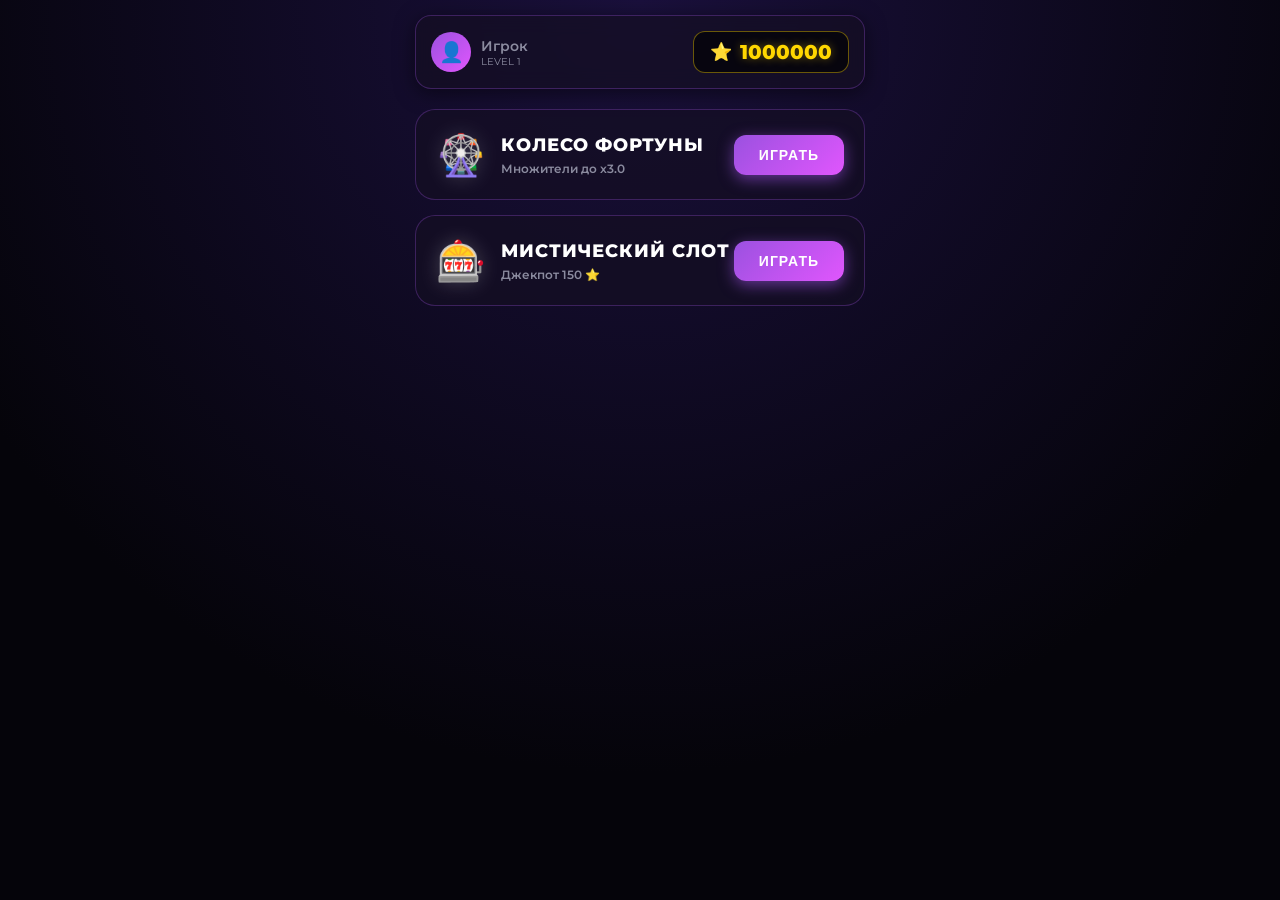
==== commit a67568f9: "Update index.html" ====
--- a/index.html
+++ b/index.html
@@ -3,24 +3,33 @@
 <head>
     <meta charset="UTF-8">
     <meta name="viewport" content="width=device-width, initial-scale=1.0, maximum-scale=1.0, user-scalable=no">
-    <title>Мистический Игровой Центр</title>
+    <title>Neon Casino</title>
     <script src="https://telegram.org/js/telegram-web-app.js"></script>
     <style>
+        @import url('https://fonts.googleapis.com/css2?family=Montserrat:wght@400;600;800;900&display=swap');
+
         :root {
-            --bg: #0b0914;
-            --card-bg: rgba(255, 255, 255, 0.05);
+            --bg: #05040a;
+            --bg-gradient: radial-gradient(circle at 50% 0%, #1a103c 0%, #05040a 70%);
+            --panel-bg: rgba(20, 15, 35, 0.7);
+            --panel-border: rgba(155, 81, 224, 0.3);
             --accent: #9b51e0;
             --accent-glow: rgba(155, 81, 224, 0.6);
+            --gold: #ffd700;
+            --gold-glow: rgba(255, 215, 0, 0.4);
+            --win: #2ecc71;
+            --lose: #e74c3c;
             --text: #ffffff;
-            --sub: #8b8b9f;
-            --win: #f1c40f;
-            --lose: #e74c3c;
-            --gold: #ffd700;
-        }
+            --text-dim: #8b8b9f;
+            --slot-bg: #0d0a17;
+            --reel-size: 90px;
+        }
+
+        * { box-sizing: border-box; user-select: none; -webkit-tap-highlight-color: transparent; }
 
         body {
-            font-family: -apple-system, BlinkMacSystemFont, "Segoe UI", Roboto, sans-serif;
-            background: radial-gradient(circle at top, #1a153a, #0b0914);
+            font-family: 'Montserrat', sans-serif;
+            background: var(--bg-gradient);
             color: var(--text);
             margin: 0;
             padding: 15px;
@@ -28,366 +37,419 @@
             flex-direction: column;
             align-items: center;
             min-height: 100vh;
-            box-sizing: border-box;
             overflow-x: hidden;
         }
 
-        .header { text-align: center; margin-bottom: 15px; width: 100%; }
-        .header h1 { font-size: 24px; margin: 0 0 10px 0; text-shadow: 0 0 15px var(--accent); }
-        
+        /* --- HEADER --- */
+        .header {
+            width: 100%;
+            max-width: 450px;
+            display: flex;
+            justify-content: space-between;
+            align-items: center;
+            margin-bottom: 20px;
+            padding: 15px;
+            background: var(--panel-bg);
+            border: 1px solid var(--panel-border);
+            border-radius: 16px;
+            backdrop-filter: blur(10px);
+            box-shadow: 0 4px 20px rgba(0,0,0,0.5);
+        }
+        .user-info { display: flex; align-items: center; gap: 10px; }
+        .avatar {
+            width: 40px; height: 40px;
+            background: linear-gradient(135deg, var(--accent), #e056fd);
+            border-radius: 50%;
+            display: flex; align-items: center; justify-content: center;
+            font-size: 20px;
+        }
+        .username { font-size: 14px; font-weight: 600; color: var(--text-dim); }
         .balance-box {
             background: rgba(0,0,0,0.6);
-            padding: 10px 25px;
-            border-radius: 25px;
-            display: inline-flex;
+            padding: 8px 16px;
+            border-radius: 12px;
+            border: 1px solid var(--gold-glow);
+            display: flex; align-items: center; gap: 8px;
+        }
+        .balance-amount { font-size: 20px; font-weight: 800; color: var(--gold); text-shadow: 0 0 10px var(--gold-glow); }
+
+        /* --- MAIN MENU --- */
+        .menu-grid { width: 100%; max-width: 450px; display: flex; flex-direction: column; gap: 15px; }
+        .game-card {
+            background: var(--panel-bg);
+            border: 1px solid var(--panel-border);
+            border-radius: 20px;
+            padding: 20px;
+            display: flex;
+            justify-content: space-between;
             align-items: center;
-            gap: 10px;
-            border: 1px solid var(--accent-glow);
-            box-shadow: 0 0 15px rgba(155, 81, 224, 0.2);
-        }
-        .balance-box .amount { font-size: 22px; color: var(--win); font-weight: 800; }
-
-        .controls { display: flex; gap: 10px; width: 100%; max-width: 400px; margin-bottom: 20px; }
-        .ctrl-btn {
-            flex: 1; background: #2481cc; color: white; border: none;
-            padding: 12px; border-radius: 12px; font-size: 14px; font-weight: bold;
-            cursor: pointer; display: flex; justify-content: center; align-items: center; gap: 5px;
-        }
-        .ctrl-btn.reg { background: #27ae60; }
-        
-        .game-card {
-            background: var(--card-bg); border: 1px solid rgba(255,255,255,0.1);
-            border-radius: 20px; padding: 20px; margin-bottom: 15px;
-            width: 100%; max-width: 400px;
-            display: flex; align-items: center; justify-content: space-between;
-            box-sizing: border-box; transition: transform 0.2s;
-        }
-        .game-title { font-size: 18px; font-weight: bold; margin-bottom: 5px; }
-        .game-price { font-size: 12px; color: var(--sub); text-transform: uppercase; letter-spacing: 1px; }
+            position: relative;
+            overflow: hidden;
+            transition: all 0.3s ease;
+            cursor: pointer;
+        }
+        .game-card::before {
+            content: '';
+            position: absolute; top: 0; left: -100%; width: 100%; height: 100%;
+            background: linear-gradient(90deg, transparent, rgba(255,255,255,0.1), transparent);
+            transition: 0.5s;
+        }
+        .game-card:active::before { left: 100%; }
+        .game-card:active { transform: scale(0.97); border-color: var(--accent); box-shadow: 0 0 20px var(--accent-glow); }
+        .game-icon { font-size: 40px; margin-right: 15px; filter: drop-shadow(0 0 10px rgba(255,255,255,0.2)); }
+        .game-details { flex: 1; }
+        .game-title { font-size: 18px; font-weight: 800; text-transform: uppercase; letter-spacing: 1px; margin-bottom: 5px; }
+        .game-desc { font-size: 12px; color: var(--text-dim); font-weight: 600; }
         .play-btn {
-            background: linear-gradient(45deg, #9b51e0, #e056fd); color: white;
-            border: none; padding: 12px 30px; border-radius: 12px;
-            font-size: 16px; font-weight: bold; cursor: pointer;
+            background: linear-gradient(135deg, var(--accent), #e056fd);
+            color: white; border: none; padding: 12px 25px; border-radius: 12px;
+            font-size: 14px; font-weight: 800; text-transform: uppercase; letter-spacing: 1px;
             box-shadow: 0 4px 15px var(--accent-glow);
-        }
-
-        /* --- ЭКРАНЫ --- */
+            cursor: pointer;
+        }
+
+        /* --- OVERLAYS (MODALS) --- */
         .overlay {
             position: fixed; top: 0; left: 0; right: 0; bottom: 0;
-            background: rgba(11, 9, 20, 0.98); display: none;
-            flex-direction: column; align-items: center; justify-content: center;
-            z-index: 1000; padding: 20px; text-align: center;
-        }
-
-        .bet-input {
-            width: 80%; max-width: 300px; padding: 15px; font-size: 26px;
-            text-align: center; background: rgba(255,255,255,0.05);
-            border: 2px solid var(--accent); border-radius: 15px;
-            color: white; margin: 15px 0; outline: none; font-weight: bold;
-        }
+            background: rgba(5, 4, 10, 0.95);
+            backdrop-filter: blur(15px); -webkit-backdrop-filter: blur(15px);
+            display: none; flex-direction: column; align-items: center; justify-content: center;
+            z-index: 1000; padding: 20px;
+        }
+        .modal-content {
+            background: var(--panel-bg);
+            border: 1px solid var(--panel-border);
+            border-radius: 24px;
+            padding: 30px;
+            width: 100%; max-width: 350px;
+            display: flex; flex-direction: column; align-items: center;
+            box-shadow: 0 10px 40px rgba(0,0,0,0.8), 0 0 30px var(--accent-glow);
+            animation: modalIn 0.3s cubic-bezier(0.175, 0.885, 0.32, 1.275);
+        }
+        @keyframes modalIn { from { transform: scale(0.8); opacity: 0; } to { transform: scale(1); opacity: 1; } }
+        
+        .modal-title { font-size: 24px; font-weight: 900; margin: 0 0 20px 0; text-transform: uppercase; letter-spacing: 2px; text-align: center;}
+        
+        /* Bet Input */
+        .bet-input-wrapper {
+            display: flex; align-items: center; gap: 10px;
+            background: rgba(0,0,0,0.5); border: 2px solid rgba(255,255,255,0.1);
+            border-radius: 16px; padding: 5px 15px; width: 100%; margin-bottom: 20px;
+        }
+        .bet-input-wrapper span { font-size: 20px; color: var(--gold); }
+        .bet-input-wrapper input {
+            flex: 1; background: transparent; border: none; color: white;
+            font-size: 28px; font-weight: 800; text-align: center; outline: none;
+            font-family: 'Montserrat', sans-serif;
+        }
+        .quick-bets { display: flex; gap: 8px; width: 100%; margin-bottom: 25px; justify-content: center; }
+        .quick-bet {
+            background: rgba(255,255,255,0.05); border: 1px solid rgba(255,255,255,0.1);
+            color: var(--text-dim); padding: 8px 15px; border-radius: 10px;
+            font-size: 12px; font-weight: 800; cursor: pointer; transition: 0.2s;
+        }
+        .quick-bet:active, .quick-bet.active { background: var(--accent); color: white; border-color: var(--accent); }
 
         .action-btn {
-            background: linear-gradient(45deg, #9b51e0, #e056fd); color: white;
-            border: none; padding: 16px 40px; border-radius: 15px;
-            font-size: 18px; font-weight: bold; cursor: pointer;
-            width: 80%; max-width: 300px; margin-bottom: 10px;
-            box-shadow: 0 4px 15px var(--accent-glow);
-        }
+            width: 100%; padding: 18px; border-radius: 16px; border: none;
+            background: linear-gradient(135deg, #2ecc71, #27ae60);
+            color: white; font-size: 18px; font-weight: 900; text-transform: uppercase; letter-spacing: 1px;
+            box-shadow: 0 8px 25px rgba(46, 204, 113, 0.4); cursor: pointer;
+            margin-bottom: 15px;
+        }
+        .action-btn:active { transform: translateY(2px); box-shadow: 0 4px 15px rgba(46, 204, 113, 0.4); }
         .close-btn {
-            background: rgba(255,255,255,0.1); color: white; border: 1px solid rgba(255,255,255,0.2);
-            padding: 14px 30px; border-radius: 15px; font-size: 16px; cursor: pointer;
-            width: 80%; max-width: 300px;
-        }
-
-        .game-area { display: none; flex-direction: column; align-items: center; width: 100%; }
-
-        /* --- СЛОТЫ --- */
+            width: 100%; padding: 15px; border-radius: 16px; border: 1px solid rgba(255,255,255,0.1);
+            background: transparent; color: var(--text-dim); font-size: 14px; font-weight: 800; cursor: pointer;
+        }
+
+        /* --- GAME OVERLAY --- */
+        #game-overlay { background: rgba(5,4,10,0.98); justify-content: center; }
+        
+        .game-screen { display: none; flex-direction: column; align-items: center; width: 100%; max-width: 100%;}
+        
+        /* SLOTS */
         .slot-machine {
-            background: linear-gradient(to bottom, #1f1a3a, #120e24);
-            border: 4px solid #9b51e0;
-            border-radius: 20px;
-            padding: 20px;
-            box-shadow: 0 0 30px var(--accent-glow), inset 0 0 20px rgba(0,0,0,0.8);
-            position: relative;
-            margin-bottom: 20px;
-        }
-
-        .slot-reels {
-            display: flex;
-            gap: 5px;
-            background: #000;
-            padding: 5px;
-            border-radius: 10px;
-            border: 2px solid #332b5a;
-            position: relative;
-            overflow: hidden;
-        }
-        
-        /* Линия посередине */
+            background: #000; border: 4px solid var(--accent); border-radius: 24px;
+            padding: 15px; box-shadow: 0 0 40px var(--accent-glow), inset 0 0 20px rgba(0,0,0,1);
+            position: relative; margin-bottom: 20px;
+            width: 100%; max-width: 340px;
+        }
+        .slot-header { display: flex; justify-content: space-between; margin-bottom: 10px; color: var(--text-dim); font-size: 10px; font-weight: 800; text-transform: uppercase; letter-spacing: 1px;}
+        
+        .reels-container {
+            display: flex; justify-content: center; gap: 10px;
+            background: #08060d; padding: 10px; border-radius: 16px;
+            position: relative; overflow: hidden;
+            box-shadow: inset 0 0 20px rgba(0,0,0,1), 0 0 10px rgba(155,81,224,0.2);
+        }
+        
+        /* Payline with neon glow */
         .payline {
-            position: absolute;
-            top: 50%;
-            left: 0;
-            right: 0;
-            height: 4px;
-            background: rgba(255, 215, 0, 0.6);
-            box-shadow: 0 0 10px var(--gold);
-            transform: translateY(-50%);
-            z-index: 10;
-            display: none;
-        }
-        .payline.active { display: block; }
+            position: absolute; top: 50%; left: 5%; right: 5%; height: 2px;
+            background: #fff; box-shadow: 0 0 10px #fff, 0 0 20px #fff;
+            transform: translateY(-50%); z-index: 10; opacity: 0.1; transition: 0.3s;
+        }
+        .payline.active { opacity: 1; box-shadow: 0 0 10px var(--gold), 0 0 20px var(--gold), 0 0 40px var(--gold); background: var(--gold); height: 4px;}
 
         .reel {
-            width: 80px;
-            height: 120px;
-            background: linear-gradient(to bottom, #222, #111);
-            border-radius: 8px;
-            display: flex;
-            flex-direction: column;
-            align-items: center;
-            justify-content: flex-start;
-            font-size: 50px;
-            overflow: hidden;
-            position: relative;
+            width: var(--reel-size); height: 120px;
+            background: linear-gradient(180deg, #110c1c 0%, #1f1838 50%, #110c1c 100%);
+            border-radius: 12px; overflow: hidden; position: relative;
+            box-shadow: inset 0 0 15px rgba(0,0,0,1);
+            border: 1px solid rgba(255,255,255,0.05);
+        }
+        
+        .reel-strip {
+            display: flex; flex-direction: column; width: 100%;
+            will-change: transform;
         }
         
         .reel-item {
-            height: 120px;
-            display: flex;
-            align-items: center;
-            justify-content: center;
-            width: 100%;
-            flex-shrink: 0;
-        }
-
-        .slot-spinning .reel-strip {
-            animation: spinReel 0.2s infinite linear;
-        }
-
+            width: 100%; height: 120px; flex-shrink: 0;
+            display: flex; align-items: center; justify-content: center;
+            font-size: 55px; filter: drop-shadow(0 5px 5px rgba(0,0,0,0.5));
+        }
+
+        /* Spin animation */
         @keyframes spinReel {
             0% { transform: translateY(0); }
-            100% { transform: translateY(-120px); }
-        }
-
-        /* --- КОЛЕСО --- */
+            100% { transform: translateY(-600px); } /* Move by 5 items */
+        }
+        .spinning .reel-strip {
+            animation: spinReel 0.25s linear infinite;
+        }
+        .spinning { filter: blur(2px); transition: filter 0.1s; }
+
+        /* Result Popup (Slots) */
+        .slot-result {
+            position: absolute; top: 0; left: 0; right: 0; bottom: 0;
+            background: rgba(0,0,0,0.9); border-radius: 20px;
+            display: none; flex-direction: column; align-items: center; justify-content: center;
+            z-index: 20; backdrop-filter: blur(5px);
+        }
+        .slot-result-title { font-size: 32px; font-weight: 900; text-transform: uppercase; margin-bottom: 10px;}
+        .slot-result-amount { font-size: 48px; font-weight: 900; }
+        .title-win { color: var(--gold); text-shadow: 0 0 20px var(--gold); }
+        .title-lose { color: var(--lose); }
+        .amount-win { color: var(--win); text-shadow: 0 0 20px var(--win); }
+        .amount-lose { color: var(--text-dim); }
+
+        /* WHEEL */
         .wheel-container {
-            position: relative;
-            width: 280px;
-            height: 280px;
-            margin-bottom: 30px;
-        }
-        
+            position: relative; width: 320px; height: 320px; margin-bottom: 30px;
+            display: flex; justify-content: center; align-items: center;
+        }
         .wheel-pointer {
-            position: absolute;
-            top: -20px; left: 50%;
-            transform: translateX(-50%);
-            font-size: 40px; color: var(--gold);
-            text-shadow: 0 0 15px var(--gold); z-index: 10;
-        }
-
+            position: absolute; top: -15px; left: 50%; transform: translateX(-50%);
+            width: 0; height: 0;
+            border-left: 20px solid transparent; border-right: 20px solid transparent;
+            border-top: 30px solid var(--gold);
+            filter: drop-shadow(0 0 10px var(--gold)); z-index: 10;
+        }
         .wheel {
-            width: 100%;
-            height: 100%;
-            border-radius: 50%;
+            width: 100%; height: 100%; border-radius: 50%;
             border: 8px solid #2a1b41;
-            box-shadow: 0 0 30px var(--accent-glow), inset 0 0 20px rgba(0,0,0,0.8);
-            position: relative;
+            box-shadow: 0 0 40px var(--accent-glow), inset 0 0 30px rgba(0,0,0,1);
             background: conic-gradient(
                 #e74c3c 0deg 45deg, 
-                #f1c40f 45deg 90deg, 
-                #2ecc71 90deg 135deg, 
-                #3498db 135deg 180deg, 
+                #2c3e50 45deg 90deg, 
+                #f1c40f 90deg 135deg, 
+                #1abc9c 135deg 180deg, 
                 #9b51e0 180deg 225deg,
-                #e67e22 225deg 270deg,
-                #1abc9c 270deg 315deg,
-                #34495e 315deg 360deg
+                #2c3e50 225deg 270deg,
+                #3498db 270deg 315deg,
+                #2c3e50 315deg 360deg
             );
-            transition: transform 5s cubic-bezier(0.15, 0.9, 0.15, 1);
+            transition: transform 6s cubic-bezier(0.1, 0.8, 0.1, 1);
+            position: relative;
             transform: rotate(0deg);
         }
-
+        
+        /* Wheel Center Logo */
         .wheel-center {
-            position: absolute; top: 50%; left: 50%;
-            transform: translate(-50%, -50%);
-            width: 60px; height: 60px;
-            background: #0b0914; border-radius: 50%;
-            border: 4px solid var(--accent);
-            box-shadow: 0 0 20px rgba(0,0,0,0.9);
-            z-index: 5;
-            display: flex; align-items: center; justify-content: center;
-            font-size: 24px;
-        }
-
-        /* --- РЕЗУЛЬТАТ --- */
-        .result-screen {
+            position: absolute; top: 50%; left: 50%; transform: translate(-50%, -50%);
+            width: 80px; height: 80px; background: var(--bg); border-radius: 50%;
+            border: 4px solid var(--accent); box-shadow: 0 0 20px var(--accent), inset 0 0 20px rgba(0,0,0,1);
+            z-index: 5; display: flex; justify-content: center; align-items: center; font-size: 36px;
+        }
+
+        /* WHEEL RESULT */
+        .wheel-result {
             position: absolute; top: 0; left: 0; right: 0; bottom: 0;
-            background: rgba(0,0,0,0.85); display: none;
-            flex-direction: column; align-items: center; justify-content: center;
-            border-radius: 20px; z-index: 20;
-        }
-        
-        .result-title {
-            font-size: 32px; font-weight: 900; text-transform: uppercase;
-            margin-bottom: 10px; animation: popIn 0.5s cubic-bezier(0.175, 0.885, 0.32, 1.275);
-        }
-        
-        .result-win { color: var(--win); text-shadow: 0 0 20px var(--win); }
-        .result-lose { color: var(--lose); }
-        
-        .result-amount {
-            font-size: 40px; font-weight: bold; color: white;
-            animation: slideUp 0.5s ease-out 0.2s both;
-        }
-
-        @keyframes popIn {
-            0% { transform: scale(0); opacity: 0; }
-            100% { transform: scale(1); opacity: 1; }
-        }
-        @keyframes slideUp {
-            0% { transform: translateY(20px); opacity: 0; }
-            100% { transform: translateY(0); opacity: 1; }
-        }
+            border-radius: 50%; display: none; flex-direction: column;
+            align-items: center; justify-content: center;
+            z-index: 20; background: rgba(0,0,0,0.85); border: 4px solid var(--accent);
+            backdrop-filter: blur(5px);
+        }
+
+        /* Particles container */
+        #particles { position: fixed; top: 0; left: 0; width: 100vw; height: 100vh; pointer-events: none; z-index: 9999; }
+        
+        /* Screenshake */
+        @keyframes shake {
+            0% { transform: translate(1px, 1px) rotate(0deg); }
+            10% { transform: translate(-1px, -2px) rotate(-1deg); }
+            20% { transform: translate(-3px, 0px) rotate(1deg); }
+            30% { transform: translate(3px, 2px) rotate(0deg); }
+            40% { transform: translate(1px, -1px) rotate(1deg); }
+            50% { transform: translate(-1px, 2px) rotate(-1deg); }
+            60% { transform: translate(-3px, 1px) rotate(0deg); }
+            70% { transform: translate(3px, 1px) rotate(-1deg); }
+            80% { transform: translate(-1px, -1px) rotate(1deg); }
+            90% { transform: translate(1px, 2px) rotate(0deg); }
+            100% { transform: translate(1px, -2px) rotate(-1deg); }
+        }
+        .shake { animation: shake 0.5s; animation-iteration-count: 1; }
+
     </style>
 </head>
 <body>
 
+    <div id="particles"></div>
+
+    <!-- HEADER -->
     <div class="header">
-        <h1>🔮 Зал Оракула</h1>
+        <div class="user-info">
+            <div class="avatar">👤</div>
+            <div>
+                <div class="username" id="ui-username">Игрок</div>
+                <div style="font-size: 10px; color: var(--text-dim);">LEVEL 1</div>
+            </div>
+        </div>
         <div class="balance-box">
-            Баланс: <span class="amount" id="balance-val">1000000</span> ⭐
+            <span style="font-size:18px;">⭐</span>
+            <span class="balance-amount" id="ui-balance">1000000</span>
         </div>
     </div>
 
-    <div class="controls">
-        <button class="ctrl-btn" onclick="openDeposit()">💳 Пополнить</button>
-        <button class="ctrl-btn reg" onclick="openRegistration()">📝 Регистрация</button>
+    <!-- MENU -->
+    <div class="menu-grid">
+        <div class="game-card" onclick="openBetMenu('wheel')">
+            <div style="display:flex; align-items:center;">
+                <div class="game-icon">🎡</div>
+                <div class="game-details">
+                    <div class="game-title">Колесо Фортуны</div>
+                    <div class="game-desc">Множители до x3.0</div>
+                </div>
+            </div>
+            <button class="play-btn">Играть</button>
+        </div>
+
+        <div class="game-card" onclick="openBetMenu('slot')">
+            <div style="display:flex; align-items:center;">
+                <div class="game-icon">🎰</div>
+                <div class="game-details">
+                    <div class="game-title">Мистический Слот</div>
+                    <div class="game-desc">Джекпот 150 ⭐</div>
+                </div>
+            </div>
+            <button class="play-btn">Играть</button>
+        </div>
     </div>
 
-    <div class="game-card" onclick="openBetScreen('wheel')">
-        <div>
-            <div class="game-title">🎡 Колесо Фортуны</div>
-            <div class="game-price">Множители до x3</div>
+    <!-- MODALS -->
+    <!-- Bet Menu -->
+    <div class="overlay" id="bet-overlay">
+        <div class="modal-content">
+            <h2 class="modal-title">Ставка</h2>
+            <div class="bet-input-wrapper">
+                <span>⭐</span>
+                <input type="number" id="bet-input" value="50" min="5" max="10000">
+            </div>
+            <div class="quick-bets">
+                <button class="quick-bet" onclick="setBet(50)">50</button>
+                <button class="quick-bet" onclick="setBet(100)">100</button>
+                <button class="quick-bet" onclick="setBet(500)">500</button>
+                <button class="quick-bet" onclick="setBet(1000)">MAX</button>
+            </div>
+            <button class="action-btn" onclick="startGame()">Крутить</button>
+            <button class="close-btn" onclick="closeOverlay('bet-overlay')">Отмена</button>
         </div>
-        <button class="play-btn">Играть</button>
     </div>
 
-    <div class="game-card" onclick="openBetScreen('slot')">
-        <div>
-            <div class="game-title">🎰 Мистический слот</div>
-            <div class="game-price">Джекпот 75 ⭐</div>
-        </div>
-        <button class="play-btn">Играть</button>
-    </div>
-
-    <!-- Экраны -->
-    <div class="overlay" id="bet-overlay">
-        <h2>Сделать ставку</h2>
-        <input type="number" id="bet-input" class="bet-input" value="50" min="5" max="10000">
-        <button class="action-btn" onclick="startGame()">Крутить!</button>
-        <button class="close-btn" onclick="closeOverlay('bet-overlay')">Отмена</button>
-    </div>
-
+    <!-- Game Screen -->
     <div class="overlay" id="game-overlay">
-        <!-- Слоты -->
-        <div class="game-area" id="area-slot">
+        
+        <!-- SLOTS SCREEN -->
+        <div class="game-screen" id="screen-slot">
             <div class="slot-machine">
-                <div class="slot-reels" id="slot-reels">
+                <div class="slot-header">
+                    <span>MYSTIC SLOTS</span>
+                    <span style="color:var(--gold);">PAYOUT x1.5</span>
+                </div>
+                <div class="reels-container" id="reels-container">
                     <div class="payline" id="payline"></div>
-                    <div class="reel"><div class="reel-strip" id="strip1"></div></div>
-                    <div class="reel"><div class="reel-strip" id="strip2"></div></div>
-                    <div class="reel"><div class="reel-strip" id="strip3"></div></div>
+                    <div class="reel" id="reel-1"><div class="reel-strip"></div></div>
+                    <div class="reel" id="reel-2"><div class="reel-strip"></div></div>
+                    <div class="reel" id="reel-3"><div class="reel-strip"></div></div>
                 </div>
-                <div class="result-screen" id="result-slot">
-                    <div class="result-title" id="slot-title"></div>
-                    <div class="result-amount" id="slot-amount"></div>
+                
+                <div class="slot-result" id="slot-result">
+                    <div class="slot-result-title" id="slot-title">УВЫ</div>
+                    <div class="slot-result-amount" id="slot-amount">-50 ⭐</div>
                 </div>
             </div>
         </div>
 
-        <!-- Колесо -->
-        <div class="game-area" id="area-wheel">
+        <!-- WHEEL SCREEN -->
+        <div class="game-screen" id="screen-wheel">
             <div class="wheel-container">
-                <div class="wheel-pointer">🔻</div>
-                <div class="wheel" id="wheel"></div>
+                <div class="wheel-pointer"></div>
+                <div class="wheel" id="wheel-element"></div>
                 <div class="wheel-center">🔮</div>
-            </div>
-            <div class="result-screen" id="result-wheel">
-                <div class="result-title" id="wheel-title"></div>
-                <div class="result-amount" id="wheel-amount"></div>
+                <div class="wheel-result" id="wheel-result">
+                    <div class="slot-result-title" id="wheel-title">ВЫИГРЫШ</div>
+                    <div class="slot-result-amount" id="wheel-amount">+100 ⭐</div>
+                </div>
             </div>
         </div>
 
-        <button class="close-btn" id="game-close-btn" style="display: none;" onclick="closeOverlay('game-overlay')">Забрать и закрыть</button>
+        <button class="close-btn" id="game-close-btn" style="margin-top: 30px; display: none;" onclick="closeOverlay('game-overlay')">Забрать и выйти</button>
     </div>
 
-    <div class="overlay" id="reg-overlay">
-        <h2>Регистрация</h2>
-        <input type="text" id="reg-name" placeholder="Ваше имя" style="padding:15px; border-radius:10px; border:none; width:80%; max-width:300px; margin-bottom:15px;">
-        <button class="action-btn" onclick="doRegister()">Создать</button>
-        <button class="close-btn" onclick="closeOverlay('reg-overlay')">Отмена</button>
-    </div>
-
-    <div class="overlay" id="deposit-overlay">
-        <h2>Пополнение</h2>
-        <button class="action-btn" onclick="simulatePayment(50)">Купить 50 ⭐</button>
-        <button class="close-btn" onclick="closeOverlay('deposit-overlay')">Отмена</button>
-    </div>
 
     <script>
         const tg = window.Telegram.WebApp;
         tg.expand(); 
         
+        // --- STATE ---
         let userBalance = 1000000; 
         let currentGame = '';
-        let currentBet = 0;
-        
-        document.getElementById('balance-val').innerText = userBalance;
-        const updateUI = () => document.getElementById('balance-val').innerText = userBalance;
-
-        // --- ИНИЦИАЛИЗАЦИЯ БАРАБАНОВ ---
-        const emojis = ['🍒', '🍋', '🍉', '🔔', '💎', '💀'];
-        function initReels() {
-            for(let i=1; i<=3; i++) {
-                const strip = document.getElementById(`strip${i}`);
-                strip.innerHTML = '';
-                // Заполняем ленту случайными символами
-                for(let j=0; j<15; j++) {
-                    strip.innerHTML += `<div class="reel-item">${emojis[Math.floor(Math.random() * emojis.length)]}</div>`;
-                }
+        let currentBet = 50;
+        
+        document.getElementById('ui-balance').innerText = userBalance.toLocaleString('ru-RU');
+
+        const updateUI = () => {
+            document.getElementById('ui-balance').innerText = userBalance.toLocaleString('ru-RU');
+        };
+
+        function setBet(amount) {
+            if(amount === 1000) {
+                document.getElementById('bet-input').value = userBalance > 10000 ? 10000 : userBalance;
+            } else {
+                document.getElementById('bet-input').value = amount;
             }
         }
 
-        function openBetScreen(game) {
+        function openBetMenu(game) {
             currentGame = game;
             document.getElementById('bet-overlay').style.display = 'flex';
-            document.getElementById('bet-input').value = 50;
         }
 
         function closeOverlay(id) {
             document.getElementById(id).style.display = 'none';
-        }
-
-        function openDeposit() { document.getElementById('deposit-overlay').style.display = 'flex'; }
-        function simulatePayment(amount) {
-            userBalance += amount;
-            updateUI();
-            closeOverlay('deposit-overlay');
-            tg.showAlert(`✅ Баланс пополнен на ${amount} ⭐`);
-        }
-
-        function openRegistration() { document.getElementById('reg-overlay').style.display = 'flex'; }
-        function doRegister() {
-            const name = document.getElementById('reg-name').value;
-            if(!name) { tg.showAlert("Введите имя!"); return; }
-            closeOverlay('reg-overlay');
-            tg.showAlert(`👋 Привет, ${name}!`);
+            // Сброс экранов
+            document.getElementById('screen-slot').style.display = 'none';
+            document.getElementById('screen-wheel').style.display = 'none';
+            document.getElementById('game-close-btn').style.display = 'none';
         }
 
         function startGame() {
             const bet = parseInt(document.getElementById('bet-input').value);
-            if (isNaN(bet) || bet < 5) return tg.showAlert("Мин. ставка 5 ⭐");
+            if (isNaN(bet) || bet < 5) return tg.showAlert("Минимальная ставка 5 ⭐");
             if (bet > userBalance) return tg.showAlert("Недостаточно средств!");
+            if (bet > 10000) return tg.showAlert("Максимальная ставка 10000 ⭐");
 
             currentBet = bet;
             userBalance -= currentBet;
@@ -395,164 +457,213 @@
             
             document.getElementById('bet-overlay').style.display = 'none';
             document.getElementById('game-overlay').style.display = 'flex';
+
+            if (currentGame === 'slot') {
+                document.getElementById('screen-slot').style.display = 'flex';
+                playSlots();
+            } else {
+                document.getElementById('screen-wheel').style.display = 'flex';
+                playWheel();
+            }
+        }
+
+        // ==========================================
+        // SLOTS LOGIC
+        // ==========================================
+        const EMOJIS = ['🍒', '🍋', '🍉', '🔔', '💎', '💀'];
+        const WIN_EMOJIS = ['🍒', '🍋', '🍉', '🔔'];
+        
+        // Fill reels with random stuff for visual
+        function populateReels() {
+            for(let i=1; i<=3; i++) {
+                const strip = document.querySelector(`#reel-${i} .reel-strip`);
+                strip.innerHTML = '';
+                for(let j=0; j<10; j++) {
+                    strip.innerHTML += `<div class="reel-item">${EMOJIS[Math.floor(Math.random()*EMOJIS.length)]}</div>`;
+                }
+            }
+        }
+
+        function playSlots() {
+            document.getElementById('slot-result').style.display = 'none';
+            document.getElementById('payline').classList.remove('active');
             document.getElementById('game-close-btn').style.display = 'none';
-            
-            // Скрываем экраны результата
-            document.getElementById('result-slot').style.display = 'none';
-            document.getElementById('result-wheel').style.display = 'none';
-
-            if (currentGame === 'wheel') {
-                playWheel();
-            } else {
-                playSlots();
-            }
-        }
-
-        // --- ЛОГИКА СЛОТОВ ---
-        function playSlots() {
-            document.getElementById('area-wheel').style.display = 'none';
-            document.getElementById('area-slot').style.display = 'flex';
-            document.getElementById('payline').classList.remove('active');
-            
-            initReels();
-            const reels = document.getElementById('slot-reels');
-            reels.classList.add('slot-spinning');
-
-            // Определяем результат ЗАРАНЕЕ (до анимации)
+
+            populateReels();
+            const reels = [1, 2, 3].map(i => document.getElementById(`reel-${i}`));
+            reels.forEach(r => r.classList.add('spinning'));
+
+            // --- MATH LOGIC ---
             const chance = Math.random();
             let win = 0;
-            let combo = []; // Что должно выпасть
-
-            // 70% - Каша (Проигрыш)
-            if (chance < 0.70) {
+            let combo = [];
+
+            if (chance < 0.01) {
+                // 1% JACKPOT (3 Diamonds)
+                win = currentBet * 2.0; // Возврат ставки + 100% сверху (чистый x2)
+                combo = ['💎', '💎', '💎'];
+            } else if (chance < 0.15) {
+                // 14% THREE OF A KIND
+                const sym = WIN_EMOJIS[Math.floor(Math.random()*WIN_EMOJIS.length)];
+                combo = [sym, sym, sym];
+                win = currentBet * 0.5; // Возврат x0.5 (плюс сама ставка уже списана)
+            } else if (chance < 0.35) {
+                // 20% TWO OF A KIND
+                const sym = WIN_EMOJIS[Math.floor(Math.random()*WIN_EMOJIS.length)];
+                let other = WIN_EMOJIS[Math.floor(Math.random()*WIN_EMOJIS.length)];
+                while(other === sym) other = WIN_EMOJIS[Math.floor(Math.random()*WIN_EMOJIS.length)];
+                combo = [sym, sym, other];
+                combo.sort(() => Math.random() - 0.5); // Randomize order
+                win = currentBet * 0.2; // Возврат x0.2
+            } else {
+                // 65% LOSS
                 win = 0;
-                combo = [emojis[Math.floor(Math.random()*4)], emojis[Math.floor(Math.random()*4)], emojis[Math.floor(Math.random()*4)]];
-                // Убедимся, что нет трех одинаковых
-                if(combo[0] === combo[1] && combo[1] === combo[2]) combo[2] = emojis[5];
-            } 
-            // 5% - ДЖЕКПОТ (Три Алмаза)
-            else if (chance < 0.75) {
-                win = currentBet * 1.5; // Чистый выигрыш 75 при ставке 50
-                combo = ['💎', '💎', '💎'];
+                combo = ['💀', '💀', '💀'];
             }
-            // 10% - 3 одинаковых (кроме алмазов)
-            else if (chance < 0.85) {
-                const sym = emojis[Math.floor(Math.random()*4)];
-                combo = [sym, sym, sym];
-                win = currentBet * 0.5; // Возврат половины
-            }
-            // 15% - 2 одинаковых
-            else {
-                const sym = emojis[Math.floor(Math.random()*4)];
-                const other = emojis[Math.floor(Math.random()*4)];
-                combo = [sym, sym, other];
-                // Перемешаем
-                combo.sort(() => Math.random() - 0.5);
-                win = Math.floor(currentBet * 0.2); // Маленький возврат
-            }
-
-            // Анимация кручения (2 секунды)
+
+            // --- ANIMATION SEQUENCE ---
             setTimeout(() => {
-                reels.classList.remove('slot-spinning');
-                
-                // Останавливаем барабаны по очереди (как в реальном слоте)
-                setTimeout(() => setReelResult(1, combo[0]), 200);
-                setTimeout(() => setReelResult(2, combo[1]), 400);
-                setTimeout(() => setReelResult(3, combo[2]), 600);
-
-                // Показываем результат
+                // Stop 1
+                stopReel(1, combo[0]);
                 setTimeout(() => {
-                    showSlotResult(combo, win);
-                }, 1000);
-
-            }, 2000);
-        }
-
-        function setReelResult(reelIndex, symbol) {
-            const strip = document.getElementById(`strip${reelIndex}`);
-            strip.innerHTML = `<div class="reel-item" style="transform: translateY(0);">${symbol}</div>`;
+                    // Stop 2
+                    stopReel(2, combo[1]);
+                    setTimeout(() => {
+                        // Stop 3
+                        stopReel(3, combo[2]);
+                        
+                        // Final Result
+                        setTimeout(() => {
+                            showSlotResult(combo, win);
+                        }, 400);
+
+                    }, 500);
+                }, 500);
+            }, 1500); // Spin for 1.5s total
+        }
+
+        function stopReel(reelNum, finalEmoji) {
+            const reel = document.getElementById(`reel-${reelNum}`);
+            const strip = reel.querySelector('.reel-strip');
+            reel.classList.remove('spinning');
+            
+            // Set final emoji instantly
+            strip.innerHTML = `<div class="reel-item">${finalEmoji}</div>`;
         }
 
         function showSlotResult(combo, win) {
-            const resultScreen = document.getElementById('result-slot');
+            const resultScreen = document.getElementById('slot-result');
             const title = document.getElementById('slot-title');
             const amount = document.getElementById('slot-amount');
-            
+            const payline = document.getElementById('payline');
+
             resultScreen.style.display = 'flex';
             
-            // Проверяем на комбинации для линии
             if (combo[0] === combo[1] && combo[1] === combo[2]) {
-                document.getElementById('payline').classList.add('active');
+                if(combo[0] !== '💀') {
+                    payline.classList.add('active');
+                    if(win > currentBet) triggerParticles(100); // Confetti for jackpot
+                }
             } else if (combo[0] === combo[1] || combo[1] === combo[2] || combo[0] === combo[2]) {
-                 document.getElementById('payline').classList.add('active');
+                if(combo[0] !== '💀') payline.classList.add('active');
             }
 
             if (win > 0) {
-                title.innerText = win >= currentBet * 1.5 ? "ДЖЕКПОТ!" : "ВЫИГРЫШ";
-                title.className = "result-title result-win";
-                amount.innerText = `+${win} ⭐`;
+                title.innerText = win >= currentBet * 2 ? "ДЖЕКПОТ!" : "ВЫИГРЫШ";
+                title.className = "slot-result-title title-win";
+                amount.innerText = `+${win.toLocaleString('ru-RU')} ⭐`;
+                amount.className = "slot-result-amount amount-win";
                 userBalance += win;
             } else {
                 title.innerText = "УВЫ";
-                title.className = "result-title result-lose";
-                amount.innerText = "-" + currentBet + " ⭐";
+                title.className = "slot-result-title title-lose";
+                amount.innerText = `-${currentBet.toLocaleString('ru-RU')} ⭐`;
+                amount.className = "slot-result-amount amount-lose";
+                document.body.classList.add('shake');
+                setTimeout(() => document.body.classList.remove('shake'), 500);
             }
             updateUI();
+            document.getElementById('game-close-btn').style.display = 'block';
+        }
+
+        // ==========================================
+        // WHEEL LOGIC
+        // ==========================================
+        function playWheel() {
+            const wheel = document.getElementById('wheel-element');
+            const resultScreen = document.getElementById('wheel-result');
+            resultScreen.style.display = 'none';
             
-            // Кнопка "Забрать"
-            document.getElementById('game-close-btn').style.display = 'block';
-        }
-
-        // --- ЛОГИКА КОЛЕСА ---
-        function playWheel() {
-            document.getElementById('area-slot').style.display = 'none';
-            document.getElementById('area-wheel').style.display = 'flex';
-            
-            const wheel = document.getElementById('wheel');
+            // Reset wheel without transition
+            wheel.style.transition = 'none';
             wheel.style.transform = `rotate(0deg)`;
             
-            // Случайный выигрыш для колеса
+            // Force reflow
+            void wheel.offsetWidth;
+
+            // Restore transition
+            wheel.style.transition = 'transform 6s cubic-bezier(0.1, 0.8, 0.1, 1)';
+
             const chance = Math.random();
             let win = 0;
-            let resultText = "";
-            let targetDeg = 0;
-
-            if (chance < 0.05) { win = currentBet * 3; targetDeg = 202; resultText = "x3"; } // Фиолетовый
-            else if (chance < 0.15) { win = currentBet * 2; targetDeg = 157; resultText = "x2"; } // Голубой
-            else if (chance < 0.30) { win = currentBet * 0.5; targetDeg = 337; resultText = "x0.5"; } // Темный
-            else { win = 0; targetDeg = 247; resultText = "ПРОИГРЫШ"; } // Оранжевый
-
-            // Крутим много оборотов + добавляем градус
-            const randomDeg = 3600 + targetDeg + (Math.random() * 30 - 15); // Плюс-минус 15 градусов для реализма
+            let targetAngle = 0; // Angle where pointer will land
+
+            if (chance < 0.02) { win = currentBet * 3.0; targetAngle = 202.5; } // x3 (Purple)
+            else if (chance < 0.08) { win = currentBet * 2.0; targetAngle = 157.5; } // x2 (Blue)
+            else if (chance < 0.20) { win = currentBet * 0.5; targetAngle = 337.5; } // x0.5 (Dark)
+            else { win = 0; targetAngle = 247.5; } // Loss (Orange)
+
+            // Calculate rotation: 5 full spins + target angle
+            // Math.random() * 40 - 20 adds a small offset so it doesn't land exactly in the center
+            const randomDeg = 1800 + targetAngle + (Math.random() * 40 - 20);
             
+            // Start spin
             setTimeout(() => {
                 wheel.style.transform = `rotate(${randomDeg}deg)`;
             }, 50);
 
+            // Wait for spin to finish (6s transition + buffer)
             setTimeout(() => {
-                const resultScreen = document.getElementById('result-wheel');
-                const title = document.getElementById('wheel-title');
-                const amount = document.getElementById('wheel-amount');
-                
-                resultScreen.style.display = 'flex';
-                resultScreen.style.background = 'rgba(0,0,0,0.9)';
-                resultScreen.style.borderRadius = '50%';
-
-                if (win > 0) {
-                    title.innerText = "ВЫИГРЫШ";
-                    title.className = "result-title result-win";
-                    amount.innerText = `+${win} ⭐`;
-                    userBalance += win;
-                } else {
-                    title.innerText = "ПРОИГРЫШ";
-                    title.className = "result-title result-lose";
-                    amount.innerText = `-${currentBet} ⭐`;
-                }
-                updateUI();
-                document.getElementById('game-close-btn').style.display = 'block';
-
-            }, 5200); // Ждем остановки колеса
-        }
-    </script>
-</body>
-</html>
+                showWheelResult(win);
+            }, 6100);
+        }
+
+        function showWheelResult(win) {
+            const resultScreen = document.getElementById('wheel-result');
+            const title = document.getElementById('wheel-title');
+            const amount = document.getElementById('wheel-amount');
+
+            resultScreen.style.display = 'flex';
+
+            if (win > 0) {
+                title.innerText = "ВЫИГРЫШ";
+                title.className = "slot-result-title title-win";
+                amount.innerText = `+${win.toLocaleString('ru-RU')} ⭐`;
+                amount.className = "slot-result-amount amount-win";
+                userBalance += win;
+                if(win >= currentBet * 2) triggerParticles(50);
+            } else {
+                title.innerText = "ПРОИГРЫШ";
+                title.className = "slot-result-title title-lose";
+                amount.innerText = `-${currentBet.toLocaleString('ru-RU')} ⭐`;
+                amount.className = "slot-result-amount amount-lose";
+            }
+            updateUI();
+            document.getElementById('game-close-btn').style.display = 'block';
+        }
+
+        // ==========================================
+        // PARTICLES (CONFETTI)
+        // ==========================================
+        function triggerParticles(count) {
+            const container = document.getElementById('particles');
+            for (let i = 0; i < count; i++) {
+                const p = document.createElement('div');
+                p.style.position = 'absolute';
+                p.style.width = Math.random() * 10 + 5 + 'px';
+                p.style.height = Math.random() * 10 + 5 + 'px';
+                p.style.backgroundColor = `hsl(${Math.random() * 360}, 100%, 50%)`;
+                p.style.left = Math.random() * 100 + 'vw';
+                p.style.top = '-20px';
+                p.style.borderRadius = '50%';
+                p
